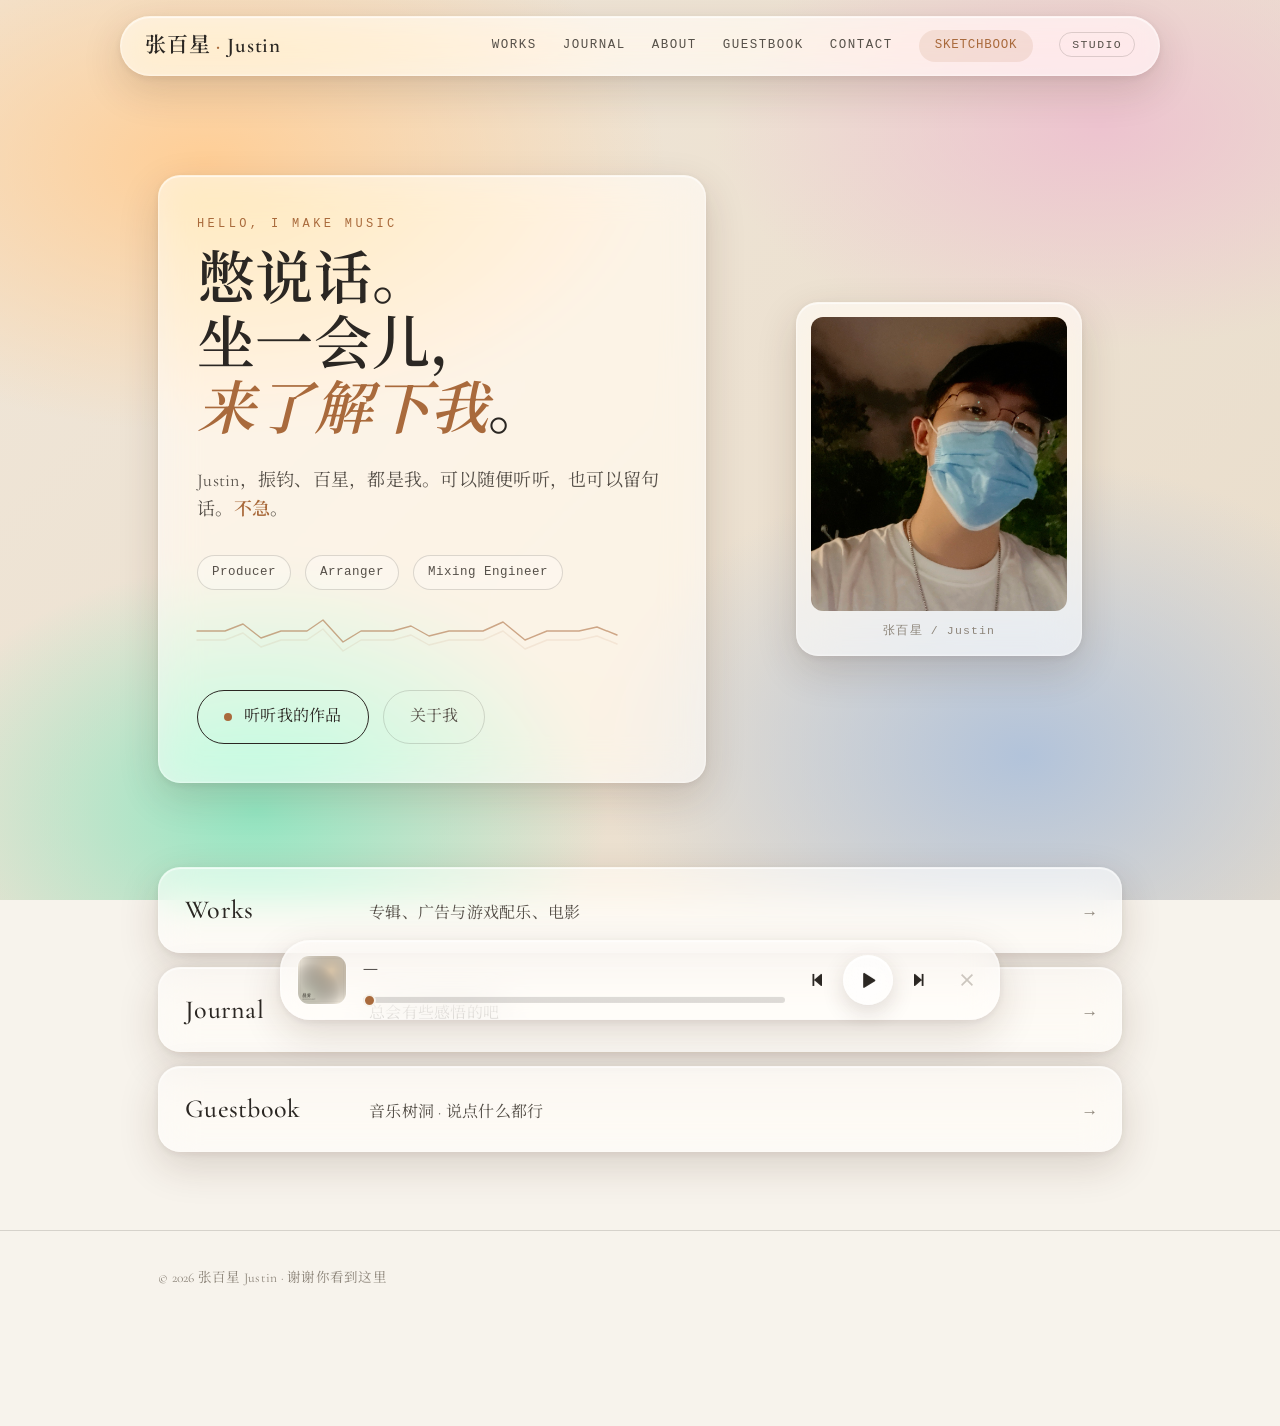
==== index.html @ 3b6315cf "修复:手机端 hero 收单列 + 歌词面板纵向布局可独立滚动并居中(css/site.css?v=27) - @media≤880px: .hero-grid 收为单列,头像居中放到文字下方 - @" ====
<!DOCTYPE html>
<html lang="zh-CN">
<head>
<meta charset="UTF-8">
<meta name="viewport" content="width=device-width, initial-scale=1.0">
<title>张百星 Justin · 音乐制作人</title>
<link rel="preconnect" href="https://fonts.googleapis.com">
<link rel="preconnect" href="https://fonts.gstatic.com" crossorigin>
<link href="https://fonts.googleapis.com/css2?family=Cormorant+Garamond:ital,wght@0,400;0,500;0,600;1,400;1,500&family=Noto+Serif+SC:wght@400;500;600;700&display=swap" rel="stylesheet">
<link rel="stylesheet" href="css/site.css?v=27">
</head>
<body class="texture-on">

<template id="__bundler_thumbnail">
  <svg viewBox="0 0 100 100" xmlns="http://www.w3.org/2000/svg">
    <rect width="100" height="100" fill="#f7f3ec"></rect>
    <circle cx="50" cy="44" r="20" fill="none" stroke="#a96a3c" stroke-width="2.5"></circle>
    <circle cx="50" cy="44" r="4" fill="#a96a3c"></circle>
    <path d="M50 24 v-7 M64 30 l5 -5 M36 30 l-5 -5" stroke="#2b2723" stroke-width="2" stroke-linecap="round"></path>
    <text x="50" y="82" font-family="Georgia, serif" font-size="13" fill="#2b2723" text-anchor="middle">Justin</text>
  </svg>
</template>

<!-- ===================== 常驻 banner / 导航 ===================== -->
<nav class="site-nav" data-screen-label="导航">
  <div class="wrap">
    <a class="nav-name" href="#/" data-nav="home">张百星 <em>·</em> Justin</a>
    <div class="nav-links">
      <a href="#/works" data-nav="works">Works</a>
      <a href="#/journal" data-nav="journal">Journal</a>
      <a href="#/about" data-nav="about">About</a>
      <a href="#/guestbook" data-nav="guestbook">Guestbook</a>
      <a href="#/contact" data-nav="contact">Contact</a>
      <a href="#/sketches" data-nav="sketches" class="nav-cta cta-soft" id="nav-sketches">Sketchbook</a>
      <button class="theme-toggle" id="theme-toggle" type="button" aria-pressed="false">Studio</button>
    </div>
  </div>
</nav>

<main>

<!-- ===================== 首页 ===================== -->
<div class="page" id="page-home" data-screen-label="首页">
  <header class="hero">
    <div class="wrap hero-grid">
      <div>
        <p class="kicker" data-text="home.hero.kicker">Hello, I make music</p>
        <h1 data-text="home.hero.title">不用说话。<br>坐一会儿，<br><em>把肩膀慢慢放下来</em>。</h1>
        <p class="hero-line" data-text="home.hero.line">我是 Justin，振钧、百星，都是我。可以随便听听，也可以留句话。<em>别急</em>。</p>
        <div class="hero-roles" data-text-list="home.hero.roles">
          <span>Producer</span><span>Arranger</span><span>Mixing Engineer</span>
        </div>
        <div class="hero-wave" aria-hidden="true">
          <svg viewBox="0 0 420 38" focusable="false">
            <polyline class="wave-ghost" points="0,19 28,19 46,12 64,26 84,19 110,19 126,8 146,30 164,19 196,19 214,14 232,24 252,19 286,19 306,10 328,28 350,19 382,19 400,15 420,23"></polyline>
            <polyline points="0,19 28,19 46,12 64,26 84,19 110,19 126,8 146,30 164,19 196,19 214,14 232,24 252,19 286,19 306,10 328,28 350,19 382,19 400,15 420,23"></polyline>
          </svg>
        </div>
        <div class="hero-ctas">
          <a class="hero-cta" href="#/works"><span class="dot"></span><span data-text="home.hero.cta1">听听我的作品</span></a>
          <a class="hero-cta ghost" href="#/about" data-text="home.hero.cta2">关于我</a>
        </div>
      </div>
      <figure class="portrait-frame">
        <img class="portrait-img ph-portrait" src="portrait.jpg?v=26" alt="张百星 / Justin" loading="lazy">
        <figcaption data-text="home.portrait.caption">张百星 / Justin</figcaption>
      </figure>
    </div>
  </header>
  <section class="home-strip">
    <div class="wrap">
      <a class="strip-link" href="#/works">
        <span class="strip-en">Works</span>
        <span class="strip-cn" data-text="home.strip.works">专辑、广告与游戏配乐、电影</span>
        <span class="strip-arrow">→</span>
      </a>
      <a class="strip-link" href="#/journal">
        <span class="strip-en">Journal</span>
        <span class="strip-cn" data-text="home.strip.journal">生活，和一些没写进歌里的话</span>
        <span class="strip-arrow">→</span>
      </a>
      <a class="strip-link" href="#/guestbook">
        <span class="strip-en">Guestbook</span>
        <span class="strip-cn" data-text="home.strip.guestbook">音乐树洞 · 说点什么都行</span>
        <span class="strip-arrow">→</span>
      </a>
    </div>
  </section>
</div>

<!-- ===================== 作品 ===================== -->
<div class="page" id="page-works" hidden data-screen-label="作品">
  <div class="page-head">
    <div class="wrap">
      <p class="kicker" data-text="works.kicker">Works</p>
      <h1 class="page-title" data-text="works.title">作品</h1>
      <p class="page-sub" data-text="works.sub">专辑、广告配乐、游戏配乐可以直接听；电影部分只放海报与一段文字。</p>
    </div>
  </div>
  <div class="wrap">
    <div id="works-cats"></div>

    <!-- 管理面板:页脚点「管理」后出现 -->
    <div class="admin-panel" id="admin-panel">
      <h3>上架 / 管理作品</h3>
      <p class="admin-note">封面是每条作品的必填项；专辑/广告/游戏还需要音频文件，电影类可只放封面。改动会先存成<strong>本地草稿</strong>（只有你自己看得到），确认无误后点下方<strong>「发布到线上」</strong>一次性提交，约 1 分钟后所有人可见。</p>

      <!-- 发布栏:未发布改动 + 一键发布 + Token 设置 -->
      <div class="admin-publish" id="admin-publish-bar">
        <div class="ap-row">
          <span class="ap-count" id="admin-changecount">没有未发布的改动</span>
          <button type="button" id="admin-publish-btn" disabled>发布到线上</button>
          <button type="button" class="ap-link" id="admin-token-toggle">设置 Token</button>
          <button type="button" class="ap-link" id="admin-uptoken-toggle">设置上传密码</button>
        </div>
        <p class="admin-status" id="admin-publish-status"></p>
        <div class="ap-token" id="admin-token-box" hidden>
          <p class="ap-hint">在 GitHub 生成一个 Fine-grained Token（仅授权本仓库 Contents: Read and write），粘贴到这里。它只存在你的浏览器里。</p>
          <div class="ap-row">
            <input type="password" id="admin-token" placeholder="github_pat_..." autocomplete="off">
            <button type="button" id="admin-token-save">保存并测试</button>
            <button type="button" class="ap-link" id="admin-token-clear">清除</button>
          </div>
          <p class="admin-status" id="admin-token-status"></p>
        </div>
        <div class="ap-token" id="admin-uptoken-box" hidden>
          <p class="ap-hint">音频上传密码（部署 Worker 时设的 UPLOAD_TOKEN），用于把音频传到 R2。只存在你的浏览器里。</p>
          <div class="ap-row">
            <input type="password" id="admin-uptoken" placeholder="上传密码" autocomplete="off">
            <button type="button" id="admin-uptoken-save">保存</button>
            <button type="button" class="ap-link" id="admin-uptoken-clear">清除</button>
          </div>
          <p class="admin-status" id="admin-uptoken-status"></p>
        </div>
      </div>

      <form class="admin-form" id="admin-form">
        <label>分类
          <select id="af-cat">
            <option value="album">专辑</option>
            <option value="ad">广告配乐</option>
            <option value="game">游戏配乐</option>
            <option value="sketch">随手录 / demo</option>
            <option value="film">电影(只放封面)</option>
          </select>
        </label>
        <label>年份(可选)
          <input type="text" id="af-year" placeholder="2026" autocomplete="off">
        </label>
        <label>作品标题
          <input type="text" id="af-title" placeholder="比如:夏夜的风" autocomplete="off">
        </label>
        <label>英文名(可选)
          <input type="text" id="af-en" placeholder="Summer Night Breeze" autocomplete="off">
        </label>
        <label>角色 / 标签(可选)
          <input type="text" id="af-role" placeholder="制作 / 编曲 / 混音" autocomplete="off">
        </label>
        <label id="af-audio-label">
          <span class="lbl">音频文件 (mp3 / wav / m4a)</span>
          <input type="file" id="af-audio" accept="audio/*">
        </label>
        <label class="full" id="af-video-label" hidden>视频链接（B站 / YouTube / 小红书 / 抖音 / 视频号）
          <input type="text" id="af-video" placeholder="粘贴链接：B站 / YouTube 站内直接播放，小红书 / 抖音 / 视频号显示跳转按钮" autocomplete="off">
        </label>
        <label class="full" id="af-videofile-label" hidden>
          <span class="lbl">或上传视频文件 (mp4 / webm · 文件大，建议先压到几十 MB)</span>
          <input type="file" id="af-videofile" accept="video/*">
        </label>
        <label class="full">一段介绍(可选)
          <input type="text" id="af-desc" placeholder="写在这首歌 / 这部片子发生的时刻" autocomplete="off">
        </label>
        <label class="full">制作名单(可选,一行一条,如「词：张三」「混音：李四」)
          <textarea id="af-credits" rows="3" placeholder="词：xxx&#10;曲：xxx&#10;编曲 / 制作：xxx&#10;混音 / 母带：xxx" autocomplete="off"></textarea>
        </label>
        <label class="full">歌词(可选,带 [00:12.30] 时间轴=跟唱滚动;纯文本=静态展示)
          <textarea id="af-lyrics" rows="5" placeholder="[00:00.00] 第一句&#10;[00:04.20] 第二句&#10;…（或直接粘纯歌词，不带时间）" autocomplete="off"></textarea>
        </label>
        <label class="full" id="af-cover-label">
          <span class="lbl">封面 (jpg / png)</span>
          <input type="file" id="af-cover" accept="image/*">
        </label>
        <button type="submit">加入草稿</button>
      </form>
      <p class="admin-status" id="admin-status"></p>
      <p class="admin-orderhint">拖动每行左侧的 <b>⠿</b> 调整展示顺序 —— 改动先存为本地草稿、即时预览，点上方「发布到线上」后对所有人生效。</p>
      <div class="admin-tracklist" id="admin-tracklist"></div>

      <!-- 光影图廊管理:上传风景 / 工作照 -->
      <div class="admin-gallery-section">
        <h3>光影图廊（Gallery）</h3>
        <p class="admin-note">上传一张风景或工作照，配一行字（点开大图时显示）。和作品一样先存<strong>本地草稿</strong>，确认后一起点上方<strong>「发布到线上」</strong>。</p>
        <form class="admin-form" id="gallery-form">
          <label class="full" id="gf-img-label">
            <span class="lbl">照片 (jpg / png)</span>
            <input type="file" id="gf-img" accept="image/*">
          </label>
          <label class="full">配一行字(可选)
            <input type="text" id="gf-cap" placeholder="点开这张图时显示的一句话" autocomplete="off">
          </label>
          <button type="submit">加入草稿</button>
        </form>
        <p class="admin-status" id="gallery-status"></p>
        <div class="admin-tracklist" id="admin-gallerylist"></div>
      </div>

      <!-- 随笔管理:增删改 Journal 那几篇 -->
      <div class="admin-journal-section">
        <h3>随笔（Journal）</h3>
        <p class="admin-note">写一篇随笔（日期 + 标题 + 正文）。和作品一样先存<strong>本地草稿</strong>，确认后一起点上方<strong>「发布到线上」</strong>。默认那几篇可「下架」。</p>
        <form class="admin-form" id="journal-form">
          <label>日期(可选)
            <input type="text" id="jf-date" placeholder="2026.05.28" autocomplete="off">
          </label>
          <label class="full">标题
            <input type="text" id="jf-title" placeholder="给这篇随笔起个小标题" autocomplete="off">
          </label>
          <label class="full">正文
            <textarea id="jf-body" rows="4" placeholder="想说的话…" autocomplete="off"></textarea>
          </label>
          <button type="submit">加入草稿</button>
        </form>
        <p class="admin-status" id="journal-status"></p>
        <div class="admin-tracklist" id="admin-journallist"></div>
      </div>

      <!-- 站点文案管理:首页 / 关于 / 联系等页面的固定文字 -->
      <div class="admin-text-section" id="admin-text-section">
        <h3>站点文案（首页 / 关于 / 联系 …）</h3>
        <p class="admin-note">改这里的文字会<strong>即时预览</strong>；和作品一样先存<strong>本地草稿</strong>，确认后点上方<strong>「发布到线上」</strong>一起生效。标了「富文本」的框可用 <code>*斜体*</code>、<code>**加粗**</code>、换行。</p>
        <div class="atext-toolbar">
          <button type="button" id="admin-text-reset">撤销本次文案改动</button>
        </div>
        <div id="admin-text-fields"></div>
        <p class="admin-status" id="admin-text-status"></p>
      </div>
    </div>
  </div>
</div>

<!-- ===================== 随手录 (独立页面) ===================== -->
<div class="page" id="page-sketches" hidden data-screen-label="随手录">
  <div class="page-head">
    <div class="wrap">
      <p class="kicker" id="sketches-kicker" data-text="sketches.kicker">Sketchbook</p>
      <h1 class="page-title" id="sketches-title" data-text="sketches.title">灵感草稿</h1>
      <p class="page-sub" id="sketches-intro" data-text="sketches.intro">最近的翻唱、路上哼出来的动机、来不及做完的奇思妙想。不是成品,只是不想让它们安静地消失。</p>
    </div>
  </div>
  <div class="wrap">
    <div id="sketch-strip" class="on-page"></div>
  </div>
</div>

<!-- ===================== 随笔 ===================== -->
<div class="page" id="page-journal" hidden data-screen-label="随笔">
  <div class="page-head">
    <div class="wrap">
      <p class="kicker" data-text="journal.kicker">Journal</p>
      <h1 class="page-title" data-text="journal.title">生活，和一些没写进歌里的话</h1>
      <p class="page-sub" data-text="journal.sub">不定期更新的小随笔。想改、想加,直接编辑这一段的文字就好。</p>
    </div>
  </div>
  <div class="wrap">
    <div class="writing-list" id="writing-list"></div>

    <!-- 子模块:光影图廊 -->
    <section class="gallery-block" aria-label="光影">
      <div class="gallery-head">
        <p class="kicker" data-text="gallery.kicker">Gallery</p>
        <h2 class="gallery-title" data-text="gallery.title">光影</h2>
        <p class="gallery-sub" data-text="gallery.sub">一些我觉得好看的风景和工作照。点开任意一张,有一行字。</p>
      </div>
      <div class="gallery-grid" id="gallery-grid"></div>
    </section>
  </div>
</div>

<!-- ===================== 分类详情(查看更多) ===================== -->
<div class="page" id="page-catdetail" hidden data-screen-label="分类详情">
  <div class="page-head">
    <div class="wrap" id="catdetail-head"></div>
  </div>
  <div class="wrap">
    <div id="catdetail-strip"></div>
  </div>
</div>

<!-- ===================== 关于 ===================== -->
<div class="page" id="page-about" hidden data-screen-label="关于">
  <div class="page-head">
    <div class="wrap">
      <p class="kicker" data-text="about.kicker">About</p>
      <h1 class="page-title" data-text="about.title">关于我</h1>
      <p class="page-sub" data-text="about.sub">一个在公司上班的音乐人。</p>
    </div>
  </div>
  <div class="wrap">
    <div class="about-grid">
      <figure class="portrait-frame" style="transform: rotate(-1deg);">
        <img class="portrait-img ph-about" src="portrait.jpg?v=26" alt="工作室的某个下午" loading="lazy">
        <figcaption data-text="about.portrait.caption">工作室的某个下午</figcaption>
      </figure>
      <div class="about-text">
        <p data-text="about.p1"><strong>张百星（Justin）</strong>，音乐人，制作人。白天在公司做音频相关的工作，是同事眼里「管声音的人」；下班以后继续做音乐，是自己。</p>
        <p data-text="about.p2">主要做<strong>编曲、制作和混音</strong>。华语流行、配乐、Ballad——不算固定，也许你可以和我聊聊你喜欢啥？</p>
        <p data-text="about.p3">如果你有一首写到一半的歌、一段不知道怎么处理的旋律，或者只是想找人聊聊音乐，都欢迎来找我。我回消息可能慢，但一定会回。</p>
        <dl class="about-facts">
          <div class="about-fact"><dt data-text="about.fact1.dt">角色</dt><dd data-text="about.fact1.dd">制作人 / 编曲 / 混音工程师</dd></div>
          <div class="about-fact"><dt data-text="about.fact2.dt">常驻</dt><dd data-text="about.fact2.dd">中国 · 深圳</dd></div>
          <div class="about-fact"><dt data-text="about.fact3.dt">合作方式</dt><dd data-text="about.fact3.dd">远程为主,可约线下;先聊歌,再聊别的</dd></div>
          <div class="about-fact"><dt data-text="about.fact4.dt">最近在做</dt><dd data-text="about.fact4.dd">夏日企划</dd></div>
        </dl>
      </div>
    </div>
  </div>
</div>

<!-- ===================== 留言板 ===================== -->
<div class="page" id="page-guestbook" hidden data-screen-label="留言板">
  <div class="page-head">
    <div class="wrap">
      <p class="kicker" data-text="guestbook.kicker">Guestbook</p>
      <h1 class="page-title" data-text="guestbook.title">留言板</h1>
      <p class="page-sub" data-text="guestbook.sub">路过的话，留个名字、说句话吧。</p>
    </div>
  </div>
  <div class="wrap">
    <div class="gb-grid">
      <form class="gb-form" id="gb-form">
        <label for="gb-name">你的名字</label>
        <input type="text" id="gb-name" placeholder="随便起一个也行" autocomplete="off">
        <label for="gb-text">想说的话</label>
        <textarea id="gb-text" rows="4" placeholder="听完歌的感受、想合作的歌、或者今天的天气…"></textarea>
        <button type="submit">留下这句话</button>
        <p class="gb-hint">※ 留言会公开显示，所有访客都能看到。请友善发言。</p>
      </form>
      <div class="gb-list" id="gb-list"></div>
    </div>
  </div>
</div>

<!-- ===================== 联系 ===================== -->
<div class="page" id="page-contact" hidden data-screen-label="联系">
  <div class="page-head">
    <div class="wrap">
      <p class="kicker" data-text="contact.kicker">Contact</p>
      <h1 class="page-title" data-text="contact.title">找到我</h1>
      <p class="page-sub" data-text="contact.sub">关于合作、关于歌，或者只是打个招呼。</p>
    </div>
  </div>
  <div class="wrap">
    <div class="contact-grid">
      <div class="contact-card">
        <h3 data-text="contact.email.label">Email</h3>
        <p><a href="mailto:hello@justinzhang.example" data-text="contact.email.value" data-href-key="contact.email.value" data-href-prefix="mailto:">hello@justinzhang.example</a>
        <span class="sub" data-text="contact.email.sub">最稳妥的方式,24–48 小时内回复</span></p>
      </div>
      <div class="contact-card">
        <h3 data-text="contact.wechat.label">微信</h3>
        <p><span data-text="contact.wechat.value">justin_bx(改成你的)</span>
        <span class="sub" data-text="contact.wechat.sub">加好友时备注「音乐」会更快通过</span></p>
      </div>
      <div class="contact-card">
        <h3 data-text="contact.listen.label">听我的歌</h3>
        <p><a href="#/works" data-text="contact.listen.text" data-href-key="contact.listen.url">网易云音乐 · 待填链接</a>
        <span class="sub" data-text="contact.listen.sub">也可以换成 QQ 音乐 / B 站 / 小红书</span></p>
      </div>
    </div>
  </div>
</div>

</main>

<!-- ===================== 页脚 ===================== -->
<footer data-screen-label="页脚">
  <div class="wrap">
    <span class="foot-copy" data-text="footer.copy">© 2026 张百星 Justin · 谢谢你听到这里</span>
    <button class="admin-link" id="admin-toggle" type="button" hidden>⚙ 管理</button>
  </div>
</footer>

<!-- ===================== 常驻播放条 ===================== -->
<div class="player-bar" id="player-bar" data-screen-label="播放器">
  <div class="player-inner">
    <img class="pb-cover" id="pb-cover" src="covers/morning-mist.png" alt="正在播放的封面">
    <div class="pb-controls">
      <button class="pb-btn" id="pb-prev" type="button" aria-label="上一首"><svg viewBox="0 0 16 16"><path d="M3.5 2h1.8v12H3.5zM13 2.6v10.8c0 .5-.6.8-1 .5L5.6 8.5a.6.6 0 0 1 0-1L12 2.1c.4-.3 1 0 1 .5z"></path></svg></button>
      <button class="pb-btn pb-play" id="pb-play" type="button" aria-label="播放/暂停"><svg viewBox="0 0 16 16"><path d="M3 1.7v12.6c0 .6.6.9 1.1.6l10-6.3c.5-.3.5-1 0-1.3l-10-6.3C3.6.8 3 1.1 3 1.7z"></path></svg></button>
      <button class="pb-btn" id="pb-next" type="button" aria-label="下一首"><svg viewBox="0 0 16 16"><path d="M10.7 2h1.8v12h-1.8zM3 2.6v10.8c0 .5.6.8 1 .5l6.4-5.4a.6.6 0 0 0 0-1L4 2.1c-.4-.3-1 0-1 .5z"></path></svg></button>
    </div>
    <div class="pb-main">
      <div class="pb-title-row">
        <span class="pb-title" id="pb-title">—</span>
        <span class="pb-eq" aria-hidden="true"><i></i><i></i><i></i></span>
        <span class="pb-time" id="pb-time">0:00 / 0:00</span>
      </div>
      <input class="pb-seek" id="pb-seek" type="range" min="0" max="100" value="0" step="0.1" aria-label="播放进度">
    </div>
    <button class="pb-btn pb-close" id="pb-close" type="button" aria-label="关闭播放器"><svg viewBox="0 0 16 16"><path d="M3.2 2 8 6.8 12.8 2 14 3.2 9.2 8l4.8 4.8-1.2 1.2L8 9.2 3.2 14 2 12.8 6.8 8 2 3.2z"></path></svg></button>
  </div>
</div>

<!-- ===================== 脚本 ===================== -->
<script src="js/media.js?v=26"></script>
<script src="js/data.js?v=26"></script>
<script src="js/published.js?v=26"></script>
<script src="js/sitetext.js?v=26"></script>
<script src="js/library.js?v=26"></script>
<script src="js/publish.js?v=26"></script>
<script src="js/supabase.js?v=26"></script>
<script src="js/comments.js?v=26"></script>
<script src="js/player.js?v=26"></script>
<script src="js/lyrics.js?v=26"></script>
<script src="js/imgedit.js?v=26"></script>
<script src="js/admin.js?v=26"></script>
<script src="js/guestbook.js?v=26"></script>
<script src="js/gallery.js?v=26"></script>
<script src="js/journal.js?v=26"></script>
<script src="js/router.js?v=26"></script>
<script src="js/theme.js?v=26"></script>

</body>
</html>
---- css/site.css ----
/* ============================================================
   张百星 · Personal site stylesheet
   配色与字体都走 CSS 变量，想改直接改 :root 即可
   ============================================================ */

:root {
  --paper: #f7f3ec;            /* 背景 · 暖米白 */
  --paper-deep: #efe9de;       /* 稍深一层的纸色，用于分隔区块 */
  --ink: #2b2723;              /* 正文墨色 */
  --ink-soft: #565049;         /* 次级文字 */
  --muted: #8d857a;            /* 弱化文字 / 日期 */
  --accent: #a96a3c;                    /* 点缀色 · 落日橘 */
  --accent-soft: rgba(169, 106, 60, 0.12);
  --rule: rgba(43, 39, 35, 0.16);       /* 细分隔线 */
  --card: rgba(255, 253, 248, 0.72);

  --font-cjk: "Noto Serif SC", "Songti SC", "SimSun", serif;  /* 中文字体 · 思源宋体 */
  --font-display: "Cormorant Garamond", var(--font-cjk), Georgia, serif;
  --font-serif: "Cormorant Garamond", var(--font-cjk), Georgia, serif;
  --font-mono: ui-monospace, "SF Mono", "Cascadia Mono", Menlo, monospace;

  --maxw: 1020px;
  --player-h: 84px;
}

* { box-sizing: border-box; }
html { scroll-behavior: smooth; }

body {
  margin: 0;
  background: var(--paper);
  color: var(--ink);
  font-family: var(--font-serif);
  font-size: 17px;
  line-height: 1.72;
  letter-spacing: 0.015em;
  text-rendering: optimizeLegibility;
  padding-bottom: calc(var(--player-h) + 24px);
}
body.texture-on {
  background-image:
    radial-gradient(rgba(120, 100, 70, 0.05) 1px, transparent 1px);
  background-size: 5px 5px;
}
body.theme-dark {
  --paper-deep: #221d18;
  --ink: #ece5d8;
  --ink-soft: #b8af9f;
  --muted: #8a8175;
  --rule: rgba(236, 229, 216, 0.16);
  --card: rgba(255, 253, 248, 0.04);
}
body.theme-dark.texture-on {
  background-image:
    radial-gradient(rgba(236, 229, 216, 0.04) 1px, transparent 1px);
}

::selection { background: var(--accent-soft); }

a { color: inherit; text-decoration-color: var(--rule); text-underline-offset: 4px; }
a:hover { text-decoration-color: var(--accent); color: var(--accent); }

img { max-width: 100%; display: block; }

.wrap { max-width: var(--maxw); margin: 0 auto; padding: 0 28px; }

/* ---------- small labels ---------- */
.kicker {
  font-family: var(--font-mono);
  font-size: 12px;
  letter-spacing: 0.28em;
  text-transform: uppercase;
  color: var(--accent);
  margin: 0 0 14px;
}
.section-title {
  font-family: var(--font-display);
  font-weight: 500;
  font-size: clamp(30px, 4.4vw, 44px);
  line-height: 1.25;
  margin: 0 0 8px;
}
.section-sub { color: var(--muted); font-size: 15px; margin: 0 0 40px; }

/* ---------- nav ---------- */
.site-nav {
  position: sticky; top: 0; z-index: 60;
  background: color-mix(in srgb, var(--paper) 88%, transparent);
  backdrop-filter: blur(10px);
  border-bottom: 1px solid var(--rule);
}
.site-nav .wrap {
  display: flex; align-items: baseline; justify-content: space-between;
  gap: 18px; padding-top: 16px; padding-bottom: 16px;
}
.nav-name {
  font-family: var(--font-display);
  font-size: 21px; font-weight: 600; letter-spacing: 0.04em;
  text-decoration: none; white-space: nowrap;
}
.nav-name:hover { color: var(--ink); }
.nav-name em { font-style: normal; color: var(--accent); }
.nav-links { display: flex; gap: 26px; flex-wrap: wrap; align-items: baseline; }
.nav-links a {
  font-family: var(--font-mono); text-transform: uppercase;
  font-size: 12.5px; text-decoration: none; color: var(--ink-soft);
  letter-spacing: 0.12em;
}
.nav-links a:hover { color: var(--accent); }
.nav-links a.is-active { color: var(--ink); }
.nav-links a.is-active::after {
  content: ""; display: block; height: 1px; background: var(--accent);
  margin-top: 3px;
}
.theme-toggle {
  font-family: var(--font-mono); font-size: 11.5px; letter-spacing: 0.12em;
  text-transform: uppercase; color: var(--ink-soft);
  background: transparent; border: 1px solid var(--rule);
  border-radius: 999px; padding: 5px 12px; cursor: pointer;
  transition: all 0.22s ease;
}
.theme-toggle:hover { color: var(--accent); border-color: var(--accent); }
.theme-toggle[aria-pressed="true"] {
  color: var(--paper);
  background: var(--ink);
  border-color: var(--ink);
}
/* 「灵感草稿」入口 · 与其它导航项同一水平线对齐
   用 inline-block + baseline,按钮内文字与左边各项文字对齐 */
.nav-links a.nav-cta {
  display: inline-block; transition: all 0.22s ease; letter-spacing: 0.06em;
}
.nav-links a.nav-cta.is-active::after { display: none; }

/* 样式 A · 描边药丸(默认备选) */
.nav-cta.cta-outline {
  border: 1px solid var(--rule); border-radius: 999px; padding: 5px 16px;
  color: var(--ink-soft);
}
.nav-cta.cta-outline:hover { border-color: var(--accent); color: var(--accent); }
.nav-cta.cta-outline.is-active { border-color: var(--accent); color: var(--accent); }

/* 样式 B · 淡色填充 */
.nav-cta.cta-soft {
  border-radius: 999px; padding: 5px 16px;
  background: var(--accent-soft); color: var(--accent);
}
.nav-cta.cta-soft:hover { background: color-mix(in srgb, var(--accent) 20%, transparent); }
.nav-cta.cta-soft.is-active { background: color-mix(in srgb, var(--accent) 20%, transparent); }

/* 样式 C · 下划线文字(最简洁) */
.nav-cta.cta-underline {
  color: var(--accent);
  text-decoration: underline; text-decoration-thickness: 1px;
  text-underline-offset: 6px; text-decoration-color: color-mix(in srgb, var(--accent) 55%, transparent);
}
.nav-cta.cta-underline:hover { text-decoration-color: var(--accent); }
.nav-cta.cta-underline.is-active { text-decoration-color: var(--accent); font-weight: 600; }

/* 样式 D · 方括号 */
.nav-cta.cta-bracket { color: var(--accent); }
.nav-cta.cta-bracket::before { content: "［"; opacity: 0.6; }
.nav-cta.cta-bracket::after { content: "］"; opacity: 0.6; }
.nav-cta.cta-bracket:hover { color: var(--ink); }
.nav-cta.cta-bracket.is-active { font-weight: 600; }

/* ---------- hero ---------- */
.hero { padding: clamp(64px, 11vh, 120px) 0 72px; }
.hero-grid {
  display: grid; grid-template-columns: 1.25fr 0.75fr;
  gap: 56px; align-items: center;
}
.hero h1 {
  font-family: var(--font-display);
  font-weight: 500;
  font-size: clamp(40px, 6.2vw, 68px);
  line-height: 1.22;
  margin: 0 0 26px;
  text-wrap: pretty;
}
.hero h1 em { font-style: italic; color: var(--accent); }
.hero-line { font-size: 18px; line-height: 1.65; color: var(--ink-soft); max-width: 34em; margin: 0 0 30px; text-wrap: pretty; }
.hero-line em { font-style: normal; color: var(--accent); font-weight: 600; letter-spacing: 0.02em; }
.hero-roles {
  display: flex; gap: 14px; flex-wrap: wrap; align-items: center;
  font-family: var(--font-mono); font-size: 12.5px;
  letter-spacing: 0.18em; color: var(--muted); text-transform: uppercase;
}
.hero-roles span::after { content: "·"; margin-left: 14px; color: var(--rule); }
.hero-roles span:last-child::after { content: ""; }
.hero-wave {
  width: min(420px, 100%);
  height: 38px;
  margin: 22px 0 0;
  color: var(--accent);
  opacity: 0.56;
}
.hero-wave svg { width: 100%; height: 100%; display: block; overflow: visible; }
.hero-wave polyline {
  fill: none;
  stroke: currentColor;
  stroke-width: 1.4;
  stroke-linecap: round;
  stroke-linejoin: round;
  vector-effect: non-scaling-stroke;
}
.hero-wave .wave-ghost {
  opacity: 0.18;
  transform: translateY(9px);
}
.hero-ctas { margin-top: 40px; display: flex; gap: 14px; flex-wrap: wrap; }
.hero-cta {
  display: inline-flex; align-items: center; gap: 12px;
  font-size: 16px; text-decoration: none;
  border: 1px solid var(--ink); border-radius: 999px;
  padding: 12px 26px; transition: all 0.25s ease;
}
.hero-cta:hover { background: var(--ink); color: var(--paper); border-color: var(--ink); }
.hero-cta .dot { width: 8px; height: 8px; border-radius: 50%; background: var(--accent); }
.hero-cta.ghost { border-color: var(--rule); color: var(--ink-soft); }
.hero-cta.ghost:hover { background: none; color: var(--accent); border-color: var(--accent); }

.portrait-frame {
  border: 1px solid var(--rule); padding: 12px; background: var(--card);
  transform: rotate(1.2deg);
}
.portrait-frame figcaption {
  font-family: var(--font-mono); font-size: 11.5px; color: var(--muted);
  letter-spacing: 0.1em; padding-top: 10px; text-align: center;
}

.ph {
  /* striped placeholder for images you'll replace */
  background: repeating-linear-gradient(
    -45deg, rgba(141, 133, 122, 0.10), rgba(141, 133, 122, 0.10) 10px,
    rgba(141, 133, 122, 0.02) 10px, rgba(141, 133, 122, 0.02) 20px);
  border: 1px dashed var(--rule);
  display: grid; place-items: center;
  color: var(--muted); font-family: var(--font-mono);
  font-size: 12px; letter-spacing: 0.12em;
}
.ph-portrait { aspect-ratio: 4 / 5; width: 100%; }
.ph-about { aspect-ratio: 1 / 1; width: 100%; }
.portrait-img { display: block; object-fit: cover; object-position: center 25%; }

/* ---------- sections ---------- */
section { padding: 76px 0; }
section + section { border-top: 1px solid var(--rule); }
.section-deep { background: var(--paper-deep); }

/* ---------- home: sketches (随手录) ---------- */
.sketch-section { border-top: 1px solid var(--rule); padding: 46px 0 40px; }
.sketch-head { margin-bottom: 24px; }
.sketch-section-title {
  font-family: var(--font-display); font-weight: 500;
  font-size: clamp(26px, 3.4vw, 34px); margin: 4px 0 8px;
}
.sketch-section-intro { color: var(--ink-soft); font-size: 15.5px; margin: 0; max-width: 42em; text-wrap: pretty; }

.sketch-track {
  display: flex; gap: 18px; overflow-x: auto; padding: 4px 2px 14px;
  scroll-snap-type: x proximity; -webkit-overflow-scrolling: touch;
  scrollbar-width: thin; scrollbar-color: var(--rule) transparent;
}
.sketch-track::-webkit-scrollbar { height: 6px; }
.sketch-track::-webkit-scrollbar-thumb { background: var(--rule); border-radius: 3px; }
.sketch-card {
  flex: 0 0 248px; scroll-snap-align: start; cursor: pointer;
  background: var(--card); border: 1px solid var(--rule);
  padding: 14px; display: grid; grid-template-columns: 64px 1fr; gap: 14px;
  align-items: center; transition: border-color 0.2s ease, transform 0.2s ease;
}
.sketch-card:hover { border-color: var(--accent); transform: translateY(-2px); }
.sketch-card.is-current { border-color: var(--accent); }
.sketch-thumb {
  position: relative; width: 64px; height: 64px; overflow: hidden;
  border: 1px solid var(--rule); background: var(--paper-deep);
  display: grid; place-items: center;
}
.sketch-thumb img { width: 100%; height: 100%; object-fit: cover; }
.sketch-glyph { color: var(--muted); }
.sketch-glyph svg { width: 22px; height: 22px; fill: currentColor; }
.sketch-play {
  position: absolute; inset: 0; margin: auto;
  width: 30px; height: 30px; border-radius: 50%; cursor: pointer;
  background: color-mix(in srgb, var(--paper) 80%, transparent);
  border: 1px solid var(--rule); display: grid; place-items: center;
  opacity: 0; transition: opacity 0.2s ease; padding: 0;
}
.sketch-thumb:hover .sketch-play,
.sketch-card.is-current .sketch-play { opacity: 1; }
.sketch-play svg { width: 11px; height: 11px; fill: var(--ink); margin-left: 1px; }
.sketch-card.is-current .sketch-play { background: var(--accent); border-color: var(--accent); }
.sketch-card.is-current .sketch-play svg { fill: #fff; margin-left: 0; }
.sketch-info { min-width: 0; }
.sketch-en { font-family: var(--font-display); font-style: italic; font-size: 13.5px; color: var(--muted); margin: 0; }
.sketch-title { font-size: 16px; font-weight: 600; margin: 1px 0 4px; }
.sketch-card.is-current .sketch-title { color: var(--accent); }
.sketch-desc {
  font-size: 13px; color: var(--ink-soft); line-height: 1.6; margin: 0;
  display: -webkit-box; -webkit-line-clamp: 2; -webkit-box-orient: vertical; overflow: hidden;
}
.sketch-empty { color: var(--muted); font-size: 14.5px; border: 1px dashed var(--rule); padding: 24px; }

/* 独立页面上的随手录:卡片换行成网格,不再横向滚动 */
.on-page .sketch-track {
  flex-wrap: wrap; overflow: visible; padding: 4px 0 0;
}
.on-page .sketch-card { flex: 0 1 300px; }
@media (max-width: 680px) {
  .on-page .sketch-card { flex: 1 1 100%; }
}

/* ---------- home quick links ---------- */
.home-strip { border-top: 1px solid var(--rule); padding: 4px 0 40px; }
.home-strip .wrap { padding-top: 8px; padding-bottom: 8px; }
.strip-link {
  display: grid; grid-template-columns: 160px 1fr auto; align-items: baseline; gap: 24px;
  padding: 26px 6px; border-bottom: 1px solid var(--rule);
  text-decoration: none; transition: padding 0.25s ease, color 0.25s ease;
}
.strip-link:last-child { border-bottom: none; }
.strip-link:hover { padding-left: 18px; color: var(--accent); }
.strip-en { font-family: var(--font-display); font-size: 26px; font-weight: 500; }
.strip-cn { color: var(--ink-soft); font-size: 16px; }
.strip-arrow { font-family: var(--font-mono); color: var(--muted); transition: transform 0.25s ease; }
.strip-link:hover .strip-arrow { transform: translateX(6px); color: var(--accent); }

/* ---------- page heads (multi-page) ---------- */
.page { padding-bottom: 30px; }
.page-head { padding: clamp(48px, 8vh, 86px) 0 18px; }
.page-title {
  font-family: var(--font-display); font-weight: 500;
  font-size: clamp(34px, 5vw, 54px); line-height: 1.2; margin: 6px 0 10px;
}
.page-sub { color: var(--muted); font-size: 16px; margin: 0 0 8px; max-width: 44em; }

/* ---------- works (categorized editorial layout) ---------- */
.work-cat { padding: 40px 0 8px; }
.work-cat + .work-cat { border-top: 1px solid var(--rule); margin-top: 16px; }
.work-cat-head { margin-bottom: 30px; }
.work-cat-title {
  font-family: var(--font-display); font-weight: 500;
  font-size: clamp(26px, 3.4vw, 36px); margin: 4px 0 10px;
}
.work-cat-intro { color: var(--ink-soft); font-size: 16px; margin: 0; max-width: 46em; text-wrap: pretty; }

.work-list { display: grid; gap: 30px; }
.work-item {
  display: grid; grid-template-columns: 210px 1fr; gap: 32px; align-items: start;
  padding-bottom: 30px; border-bottom: 1px solid var(--rule);
}
.work-list .work-item:last-child { border-bottom: none; padding-bottom: 0; }
.work-cover {
  position: relative; aspect-ratio: 1 / 1; overflow: hidden;
  border: 1px solid var(--rule); background: var(--paper-deep);
}
.work-cover img { width: 100%; height: 100%; object-fit: cover; transition: transform 0.5s ease; }
.work-item:hover .work-cover img { transform: scale(1.03); }
.work-play {
  position: absolute; right: 12px; bottom: 12px;
  width: 46px; height: 46px; border-radius: 50%; cursor: pointer;
  background: color-mix(in srgb, var(--paper) 92%, transparent);
  border: 1px solid var(--rule); display: grid; place-items: center;
  transition: all 0.25s ease; padding: 0;
}
.work-play svg { width: 15px; height: 15px; fill: var(--ink); margin-left: 2px; }
.work-item:hover .work-play { background: var(--accent); border-color: var(--accent); }
.work-item:hover .work-play svg { fill: #fff; }
.work-item.is-current .work-play { background: var(--accent); border-color: var(--accent); }
.work-item.is-current .work-play svg { fill: #fff; margin-left: 0; }

/* 广告 / 游戏：视频呈现（封面海报 → 点开站内内嵌 / 跳转外站） */
.work-videohost { position: absolute; inset: 0; cursor: pointer; }
.work-videohost > img { width: 100%; height: 100%; object-fit: cover; }
.work-videoplay {
  position: absolute; left: 50%; top: 50%; transform: translate(-50%, -50%);
  width: 52px; height: 52px; border-radius: 50%; padding: 0; cursor: pointer;
  background: color-mix(in srgb, var(--paper) 42%, transparent);
  -webkit-backdrop-filter: blur(1.5px); backdrop-filter: blur(1.5px);
  border: 1px solid rgba(255, 255, 255, 0.35); display: grid; place-items: center;
  transition: all 0.25s ease;
}
.work-videoplay svg { width: 16px; height: 16px; fill: var(--ink); margin-left: 2px; filter: drop-shadow(0 1px 2px rgba(0,0,0,.45)); }
.work-item:hover .work-videoplay { backdrop-filter: none; -webkit-backdrop-filter: none; }
.work-item:hover .work-videoplay { background: var(--accent); border-color: var(--accent); }
.work-item:hover .work-videoplay svg { fill: #fff; }
.work-videobadge {
  position: absolute; left: 8px; bottom: 8px;
  font-size: 11px; line-height: 1; color: #fff;
  background: rgba(0, 0, 0, .55); padding: 3px 8px; border-radius: 10px;
}
.work-videolink {
  position: absolute; left: 50%; bottom: 12px; transform: translateX(-50%);
  font-size: 13px; color: #fff; text-decoration: none; white-space: nowrap;
  background: rgba(0, 0, 0, .62); padding: 7px 14px; border-radius: 20px;
  transition: background 0.2s ease;
}
.work-videolink:hover { background: var(--accent); }

/* 视频灯箱：点海报弹出的适中大窗（暗背景 + 模糊，沿用图廊灯箱观感） */
.vlightbox {
  position: fixed; inset: 0; z-index: 130;
  background: color-mix(in srgb, var(--ink) 88%, transparent);
  display: grid; place-items: center; padding: 5vh 6vw;
  backdrop-filter: blur(3px);
}
.vlightbox[hidden] { display: none; }
.vlb-frame { width: min(800px, 92vw); display: grid; gap: 14px; }
.vlb-stage {
  position: relative; width: 100%; aspect-ratio: 16 / 9; max-height: 76vh;
  background: #000; border: 1px solid rgba(255, 255, 255, 0.14);
}
.vlb-stage iframe, .vlb-stage video {
  position: absolute; inset: 0; width: 100%; height: 100%; border: 0; display: block;
}
.vlb-cap { display: flex; align-items: baseline; gap: 12px; color: rgba(255, 255, 255, 0.9); }
.vlb-title { font-family: var(--font-serif); font-size: 16px; }
.vlb-plat {
  font-family: var(--font-mono); font-size: 12px; letter-spacing: 0.08em;
  color: rgba(255, 255, 255, 0.55);
}
.vlb-close {
  position: fixed; top: 22px; right: 26px; font-size: 24px;
  background: none; border: none; cursor: pointer;
  color: rgba(255, 255, 255, 0.7); transition: color 0.2s ease;
}
.vlb-close:hover { color: #fff; }
.work-filmtag {
  position: absolute; left: 12px; bottom: 12px;
  font-family: var(--font-mono); font-size: 10px; letter-spacing: 0.14em;
  color: var(--ink-soft); background: color-mix(in srgb, var(--paper) 86%, transparent);
  border: 1px solid var(--rule); padding: 3px 8px; border-radius: 999px;
}
.work-body { padding-top: 4px; }
.work-en { font-family: var(--font-display); font-style: italic; font-size: 17px; color: var(--muted); margin: 0 0 2px; }
.work-title { font-size: 22px; font-weight: 600; margin: 0; }
.work-item.is-current .work-title { color: var(--accent); }
.work-tag {
  font-family: var(--font-mono); font-size: 10.5px; letter-spacing: 0.1em;
  color: var(--accent); border: 1px solid var(--accent-soft); background: var(--accent-soft);
  padding: 1px 7px; border-radius: 999px; margin-left: 8px; vertical-align: 3px;
}
.work-meta {
  font-family: var(--font-mono); font-size: 12.5px; letter-spacing: 0.08em;
  color: var(--ink-soft); margin: 6px 0 0; text-transform: uppercase;
}
.work-desc { color: var(--ink-soft); font-size: 16px; margin: 12px 0 0; text-wrap: pretty; max-width: 42em; }
.work-listen {
  margin-top: 16px; font-family: var(--font-serif); font-size: 14.5px;
  background: none; border: 1px solid var(--ink); color: var(--ink);
  padding: 7px 20px; border-radius: 999px; cursor: pointer; transition: all 0.2s ease; white-space: nowrap;
}
.work-listen:hover { background: var(--ink); color: var(--paper); }
.work-item.is-current .work-listen { background: var(--accent); border-color: var(--accent); color: #fff; }
.work-empty { color: var(--muted); font-size: 15px; border: 1px dashed var(--rule); padding: 30px; text-align: center; }

/* ---------- works: learn more (每类 Top3 后的入口) ---------- */
.work-more-row { display: flex; justify-content: flex-end; margin-top: 22px; }
.work-more {
  display: inline-flex; align-items: baseline; gap: 9px;
  font-size: 15px; text-decoration: none; color: var(--ink-soft);
  border-bottom: 1px solid var(--rule); padding-bottom: 4px; transition: all 0.2s ease;
}
.work-more .wm-en { font-family: var(--font-display); font-style: italic; color: var(--muted); font-size: 14px; }
.work-more:hover { color: var(--accent); border-color: var(--accent); }
.work-more:hover .wm-en { color: var(--accent); }

/* ---------- category detail (查看更多后的页面) ---------- */
.catdetail-back {
  display: inline-block; font-family: var(--font-mono); font-size: 12.5px;
  letter-spacing: 0.08em; color: var(--muted); text-decoration: none; margin-bottom: 18px;
}
.catdetail-back:hover { color: var(--accent); }

/* ---------- gallery (Journal 子模块「光影」) ---------- */
.gallery-block { margin-top: 64px; padding-top: 40px; border-top: 1px solid var(--rule); }
.gallery-head { margin-bottom: 26px; }
.gallery-title {
  font-family: var(--font-display); font-weight: 500;
  font-size: clamp(26px, 3.4vw, 34px); margin: 4px 0 8px;
}
.gallery-sub { color: var(--ink-soft); font-size: 15.5px; margin: 0; max-width: 42em; }
.gallery-grid {
  display: grid; grid-template-columns: repeat(3, 1fr); gap: 14px;
}
.gallery-cell {
  position: relative; aspect-ratio: 4 / 3; overflow: hidden; cursor: pointer;
  border: 1px solid var(--rule); background: var(--paper-deep); padding: 0;
}
.gallery-cell img { width: 100%; height: 100%; object-fit: cover; transition: transform 0.5s ease; }
.gallery-cell:hover img { transform: scale(1.04); }
.gallery-zoom {
  position: absolute; right: 10px; bottom: 10px;
  width: 30px; height: 30px; border-radius: 50%;
  background: color-mix(in srgb, var(--paper) 85%, transparent);
  border: 1px solid var(--rule); color: var(--ink);
  display: grid; place-items: center; font-size: 16px;
  opacity: 0; transform: translateY(4px); transition: all 0.22s ease;
}
.gallery-cell:hover .gallery-zoom { opacity: 1; transform: translateY(0); }
.gallery-empty { color: var(--muted); font-size: 14.5px; border: 1px dashed var(--rule); padding: 24px; grid-column: 1 / -1; }

/* lightbox */
.lightbox {
  position: fixed; inset: 0; z-index: 120;
  background: color-mix(in srgb, var(--ink) 88%, transparent);
  display: grid; place-items: center; padding: 5vh 6vw;
  backdrop-filter: blur(3px);
}
.lightbox[hidden] { display: none; }
.lb-figure { margin: 0; max-width: min(960px, 90vw); display: grid; gap: 16px; }
.lb-img {
  max-width: 100%; max-height: 76vh; object-fit: contain; justify-self: center;
  border: 1px solid rgba(255,255,255,0.14); background: #000;
}
.lb-cap { display: flex; align-items: baseline; gap: 16px; color: rgba(255,255,255,0.92); }
.lb-idx { font-family: var(--font-mono); font-size: 12px; letter-spacing: 0.1em; color: rgba(255,255,255,0.55); flex: none; }
.lb-text { font-family: var(--font-serif); font-size: 16px; line-height: 1.7; text-wrap: pretty; }
.lb-close, .lb-nav {
  position: fixed; background: none; border: none; cursor: pointer;
  color: rgba(255,255,255,0.7); transition: color 0.2s ease;
}
.lb-close:hover, .lb-nav:hover { color: #fff; }
.lb-close { top: 22px; right: 26px; font-size: 24px; }
.lb-nav { top: 50%; transform: translateY(-50%); font-size: 46px; line-height: 1; padding: 0 14px; }
.lb-prev { left: 10px; }
.lb-next { right: 10px; }

/* ---------- per-track comments (听后感) ---------- */
.work-comments { margin-top: 18px; }
.wc-toggle {
  display: inline-flex; align-items: center; gap: 7px;
  font-family: var(--font-mono); font-size: 12px; letter-spacing: 0.08em;
  color: var(--muted); background: none; border: none; cursor: pointer; padding: 4px 0;
}
.wc-toggle:hover { color: var(--accent); }
.wc-toggle svg { opacity: 0.8; }
.wc-count {
  min-width: 18px; height: 18px; padding: 0 5px; border-radius: 999px;
  background: var(--accent-soft); color: var(--accent);
  display: inline-grid; place-items: center; font-size: 11px;
}
.wc-caret { transition: transform 0.25s ease; }
.wc-toggle.is-open .wc-caret { transform: rotate(180deg); }

.wc-panel { margin-top: 14px; border-left: 1px solid var(--rule); padding-left: 18px; }
.wc-list { display: grid; gap: 0; margin-bottom: 18px; }
.wc-msg { padding: 11px 0; }
.wc-msg + .wc-msg { border-top: 1px solid var(--rule); }
.wc-msg-head { display: flex; align-items: center; gap: 9px; margin-bottom: 5px; }
.wc-avatar {
  width: 22px; height: 22px; border-radius: 50%; flex: none;
  background: var(--accent-soft); color: var(--accent);
  display: inline-grid; place-items: center;
  font-family: var(--font-mono); font-size: 11px; font-weight: 600; line-height: 1;
}
.wc-msg-name { font-weight: 600; font-size: 14px; color: var(--ink); }
.wc-msg-time { font-family: var(--font-mono); font-size: 10.5px; color: var(--muted); margin-left: auto; }
.wc-msg-text { margin: 0; padding-left: 31px; color: var(--ink-soft); font-size: 14.5px; line-height: 1.7; }
.wc-empty { color: var(--muted); font-size: 13.5px; margin: 4px 0 14px; }
.wc-status { color: var(--accent); font-size: 12.5px; margin: 8px 0 0; min-height: 1em; }
.gb-status { color: var(--accent); font-size: 13px; margin: 4px 0 0; min-height: 1em; }

.wc-form { display: grid; gap: 14px; max-width: 460px; }
.wc-ident { display: flex; align-items: center; gap: 8px; flex-wrap: wrap; font-size: 13px; color: var(--muted); }
.wc-me { color: var(--ink); font-weight: 600; }
.wc-rename, .wc-namesave {
  font-family: var(--font-mono); font-size: 11px; letter-spacing: 0.06em;
  background: none; border: none; color: var(--muted); text-decoration: underline;
  text-underline-offset: 3px; padding: 2px 0; cursor: pointer;
}
.wc-rename:hover, .wc-namesave:hover { color: var(--accent); }
.wc-ident .wc-name { width: 100%; max-width: 280px; }
.wc-row { display: flex; align-items: flex-end; gap: 14px; }
.wc-form input {
  font-family: var(--font-serif); font-size: 14.5px; color: var(--ink);
  background: none; border: none; border-bottom: 1px solid var(--rule);
  border-radius: 0; padding: 6px 1px; outline: none; width: 100%;
  transition: border-color 0.2s ease;
}
.wc-form input::placeholder { color: var(--muted); }
.wc-form input:focus { border-bottom-color: var(--accent); }
.wc-text { flex: 1; }
.wc-send {
  font-family: var(--font-mono); font-size: 11px; letter-spacing: 0.1em;
  white-space: nowrap; background: none; color: var(--ink-soft);
  border: 1px solid var(--rule); padding: 7px 18px; border-radius: 999px;
  cursor: pointer; transition: all 0.2s ease;
}
.wc-send:hover { border-color: var(--accent); color: var(--accent); }
.wc-send:disabled { opacity: 0.45; cursor: default; }

/* ---------- writings ---------- */
.writing-list { display: grid; gap: 0; }
.writing-item {
  display: grid; grid-template-columns: 130px 1fr; gap: 30px;
  padding: 30px 0; border-top: 1px solid var(--rule);
}
.writing-item:last-child { border-bottom: 1px solid var(--rule); }
.writing-date {
  font-family: var(--font-mono); font-size: 12.5px; color: var(--muted);
  letter-spacing: 0.1em; padding-top: 7px;
}
.writing-body h3 {
  font-size: 20px; font-weight: 600; margin: 0 0 10px; font-family: var(--font-serif);
}
.writing-body p { margin: 0; color: var(--ink-soft); font-size: 16px; text-wrap: pretty; }

/* ---------- about ---------- */
.about-grid { display: grid; grid-template-columns: 0.62fr 1.38fr; gap: 56px; align-items: start; }
.about-text p { margin: 0 0 1.2em; color: var(--ink-soft); text-wrap: pretty; }
.about-text p strong { color: var(--ink); }
.about-facts {
  margin-top: 34px; display: grid; gap: 12px;
  border-top: 1px solid var(--rule); padding-top: 24px;
}
.about-fact { display: grid; grid-template-columns: 130px 1fr; gap: 18px; font-size: 15px; }
.about-fact dt { font-family: var(--font-mono); font-size: 12px; letter-spacing: 0.14em; color: var(--muted); text-transform: uppercase; padding-top: 3px; }
.about-fact dd { margin: 0; color: var(--ink-soft); }

/* ---------- guestbook ---------- */
.gb-grid { display: grid; grid-template-columns: 0.8fr 1.2fr; gap: 56px; align-items: start; }
.gb-form { display: grid; gap: 16px; }
.gb-form label { font-family: var(--font-mono); font-size: 12px; letter-spacing: 0.14em; color: var(--muted); text-transform: uppercase; }
.gb-form input, .gb-form textarea {
  width: 100%; font-family: var(--font-serif); font-size: 16px; color: var(--ink);
  background: none; border: none; border-bottom: 1px solid var(--rule);
  border-radius: 0; padding: 8px 2px; outline: none; resize: vertical;
  transition: border-color 0.2s ease;
}
.gb-form input::placeholder, .gb-form textarea::placeholder { color: var(--muted); }
.gb-form input:focus, .gb-form textarea:focus { border-bottom-color: var(--accent); }
.gb-form button {
  justify-self: start; font-family: var(--font-mono); font-size: 11.5px;
  letter-spacing: 0.1em; background: none; color: var(--ink-soft);
  border: 1px solid var(--rule); padding: 9px 24px; border-radius: 999px;
  cursor: pointer; transition: all 0.2s ease;
}
.gb-form button:hover { border-color: var(--accent); color: var(--accent); }
.gb-form button:disabled { opacity: 0.45; cursor: default; }
.gb-hint { font-size: 13px; color: var(--muted); margin: 4px 0 0; line-height: 1.7; }

.gb-list { display: grid; gap: 0; }
.gb-msg { padding: 20px 0; border-top: 1px solid var(--rule); }
.gb-msg:first-child { border-top: none; padding-top: 0; }
.gb-msg-head { display: flex; align-items: center; gap: 11px; margin-bottom: 7px; }
.gb-avatar {
  width: 28px; height: 28px; border-radius: 50%; flex: none;
  background: var(--accent-soft); color: var(--accent);
  display: inline-grid; place-items: center;
  font-family: var(--font-mono); font-size: 12.5px; font-weight: 600; line-height: 1;
}
.gb-msg-name { font-weight: 600; font-size: 16px; color: var(--ink); }
.gb-msg-time { font-family: var(--font-mono); font-size: 11px; color: var(--muted); letter-spacing: 0.06em; margin-left: auto; }
.gb-msg-text { margin: 0; padding-left: 39px; color: var(--ink-soft); font-size: 15.5px; line-height: 1.75; }
.gb-empty { color: var(--muted); font-size: 15px; padding: 22px 0; }

/* ---------- contact ---------- */
.contact-grid { display: grid; grid-template-columns: repeat(3, 1fr); gap: 34px; }
.contact-card { border-top: 2px solid var(--ink); padding-top: 18px; }
.contact-card h3 { font-family: var(--font-mono); font-size: 12px; letter-spacing: 0.2em; text-transform: uppercase; color: var(--muted); margin: 0 0 10px; font-weight: 500; }
.contact-card p { margin: 0; font-size: 17px; }
.contact-card a { text-decoration: none; }
.contact-card .sub { display: block; font-size: 13.5px; color: var(--muted); margin-top: 4px; }

/* ---------- footer ---------- */
footer { border-top: 1px solid var(--rule); padding: 36px 0 28px; }
footer .wrap { display: flex; justify-content: space-between; align-items: baseline; gap: 18px; flex-wrap: wrap; }
.foot-copy { font-size: 13.5px; color: var(--muted); }
.admin-link {
  font-family: var(--font-mono); font-size: 11.5px; letter-spacing: 0.12em;
  color: var(--muted); background: none; border: none; cursor: pointer; padding: 4px 8px;
}
.admin-link:hover { color: var(--accent); }

/* ---------- player bar ---------- */
.player-bar {
  position: fixed; left: 0; right: 0; bottom: 0; z-index: 80;
  background: color-mix(in srgb, var(--paper) 94%, transparent);
  backdrop-filter: blur(14px);
  border-top: 1px solid var(--rule);
  height: var(--player-h);
  transform: translateY(110%);
  transition: transform 0.4s cubic-bezier(0.2, 0.8, 0.2, 1);
}
.player-bar.is-open { transform: translateY(0); }
.player-inner {
  max-width: var(--maxw); margin: 0 auto; height: 100%;
  display: grid; grid-template-columns: auto auto 1fr auto;
  gap: 18px; align-items: center; padding: 0 28px;
}
.pb-cover { width: 54px; height: 54px; border: 1px solid var(--rule); object-fit: cover; }
.pb-controls { display: flex; align-items: center; gap: 6px; }
.pb-btn {
  background: none; border: none; cursor: pointer; padding: 8px;
  display: grid; place-items: center; color: var(--ink);
}
.pb-btn svg { width: 16px; height: 16px; fill: currentColor; }
.pb-btn:hover { color: var(--accent); }
.pb-play {
  width: 44px; height: 44px; border-radius: 50%;
  border: 1px solid var(--ink); transition: all 0.2s ease;
}
.pb-play:hover { background: var(--accent); border-color: var(--accent); color: #fff; }
.pb-main { min-width: 0; display: grid; gap: 5px; }
.pb-title-row { display: flex; align-items: baseline; gap: 12px; min-width: 0; }
.pb-title { font-size: 14.5px; font-weight: 600; white-space: nowrap; overflow: hidden; text-overflow: ellipsis; }
.pb-time { font-family: var(--font-mono); font-size: 11px; color: var(--muted); white-space: nowrap; }
.pb-eq {
  width: 24px;
  height: 14px;
  display: inline-flex;
  align-items: end;
  gap: 3px;
  opacity: 0;
  color: var(--accent);
  transition: opacity 0.2s ease;
}
.pb-eq i {
  display: block;
  width: 3px;
  height: 42%;
  border-radius: 999px;
  background: currentColor;
  transform-origin: bottom;
}
.pb-eq i:nth-child(2) { height: 78%; }
.pb-eq i:nth-child(3) { height: 56%; }
body.is-playing .pb-eq { opacity: 1; }
body.is-playing .pb-eq i { animation: pb-eq 0.72s ease-in-out infinite; }
body.is-playing .pb-eq i:nth-child(2) { animation-delay: 0.12s; }
body.is-playing .pb-eq i:nth-child(3) { animation-delay: 0.24s; }
@keyframes pb-eq {
  0%, 100% { transform: scaleY(0.5); }
  45% { transform: scaleY(1.08); }
}
@media (prefers-reduced-motion: reduce) {
  body.is-playing .pb-eq i { animation: none; }
}
.pb-seek {
  -webkit-appearance: none; appearance: none; width: 100%; height: 16px;
  background: transparent; cursor: pointer; margin: 0;
}
.pb-seek::-webkit-slider-runnable-track {
  height: 3px; background: linear-gradient(to right, var(--accent) var(--pb-prog, 0%), var(--rule) var(--pb-prog, 0%));
  border-radius: 2px;
}
.pb-seek::-webkit-slider-thumb {
  -webkit-appearance: none; width: 13px; height: 13px; border-radius: 50%;
  background: var(--accent); margin-top: -5px; border: 2px solid var(--paper);
}
.pb-seek::-moz-range-track { height: 3px; background: var(--rule); border-radius: 2px; }
.pb-seek::-moz-range-progress { height: 3px; background: var(--accent); border-radius: 2px; }
.pb-seek::-moz-range-thumb { width: 11px; height: 11px; border-radius: 50%; background: var(--accent); border: 2px solid var(--paper); }
.pb-close { color: var(--muted); }

/* ---------- admin panel ---------- */
.admin-panel { display: none; }
body.admin-mode .admin-panel { display: block; }
.admin-panel {
  border: 1px dashed var(--accent); background: var(--accent-soft);
  padding: 30px; margin-top: 44px;
}
.admin-panel h3 { margin: 0 0 4px; font-size: 18px; }
.admin-panel .admin-note { font-size: 13.5px; color: var(--ink-soft); margin: 0 0 22px; line-height: 1.8; }

/* 发布栏 */
.admin-publish { border: 1px solid var(--rule); background: var(--card); border-radius: 10px; padding: 16px 18px; margin: 0 0 26px; }
.admin-publish .ap-row { display: flex; align-items: center; gap: 12px; flex-wrap: wrap; }
.admin-publish .ap-count { font-family: var(--font-mono); font-size: 12px; letter-spacing: 0.08em; color: var(--muted); flex: 1; min-width: 140px; }
.admin-publish .ap-count.has-changes { color: var(--accent); }
.admin-publish #admin-publish-btn {
  font-family: var(--font-serif); font-size: 14.5px; background: var(--accent); color: #fff;
  border: none; padding: 8px 22px; border-radius: 999px; cursor: pointer;
}
.admin-publish #admin-publish-btn:hover:not(:disabled) { filter: brightness(0.92); }
.admin-publish #admin-publish-btn:disabled { opacity: 0.4; cursor: not-allowed; }
.admin-publish .ap-link {
  font-family: var(--font-mono); font-size: 11.5px; letter-spacing: 0.06em;
  background: none; border: none; color: var(--ink-soft); cursor: pointer; text-decoration: underline;
  text-underline-offset: 3px; padding: 4px;
}
.admin-publish .ap-link:hover { color: var(--accent); }
.admin-publish .ap-token { margin-top: 14px; padding-top: 14px; border-top: 1px solid var(--rule); }
.admin-publish .ap-hint { font-size: 12.5px; color: var(--ink-soft); line-height: 1.7; margin: 0 0 10px; }
.admin-publish .ap-token input {
  flex: 1; min-width: 200px; font-family: var(--font-mono); font-size: 13px; padding: 9px 12px;
  border: 1px solid var(--rule); background: var(--paper); color: var(--ink); outline: none;
}
.admin-publish .ap-token input:focus { border-color: var(--accent); }
.admin-publish .ap-token button:not(.ap-link) {
  font-family: var(--font-serif); font-size: 14px; background: var(--ink); color: var(--paper);
  border: none; padding: 8px 18px; border-radius: 999px; cursor: pointer;
}

.admin-form { display: grid; grid-template-columns: 1fr 1fr; gap: 14px 18px; }
.admin-form .full { grid-column: 1 / -1; }
.admin-form label { display: grid; gap: 6px; font-family: var(--font-mono); font-size: 11.5px; letter-spacing: 0.12em; color: var(--ink-soft); text-transform: uppercase; }
.admin-form input[type="text"], .admin-form select {
  font-family: var(--font-serif); font-size: 15px; padding: 10px 12px;
  border: 1px solid var(--rule); background: var(--card); color: var(--ink); outline: none;
}
.admin-form input[type="text"]:focus, .admin-form select:focus { border-color: var(--accent); }
.admin-form select { cursor: pointer; }
.admin-form label.is-optional .lbl { color: var(--muted); }
.admin-form input[type="file"] { font-family: var(--font-mono); font-size: 12px; color: var(--ink-soft); }
.admin-form button[type="submit"] {
  justify-self: start; font-family: var(--font-serif); font-size: 15px;
  background: var(--accent); color: #fff; border: none;
  padding: 10px 28px; border-radius: 999px; cursor: pointer;
}
.admin-form button[type="submit"]:hover { filter: brightness(0.92); }

/* 编辑模式横幅 */
.af-editing {
  grid-column: 1 / -1; display: flex; align-items: center; gap: 14px;
  flex-wrap: wrap; padding: 10px 14px; border-radius: 8px;
  background: var(--accent-soft); font-size: 13.5px; color: var(--ink);
}
.af-editing .afe-label { display: inline-flex; align-items: baseline; gap: 10px; flex-wrap: wrap; }
.af-editing .afe-label em { font-style: normal; font-family: var(--font-mono); font-size: 11px; color: var(--muted); letter-spacing: 0.04em; }
.af-editing #af-cancel-edit {
  margin-left: auto; font-family: var(--font-mono); font-size: 11px; letter-spacing: 0.08em;
  background: none; border: 1px solid var(--rule); color: var(--ink-soft);
  padding: 5px 14px; border-radius: 999px; cursor: pointer;
}
.af-editing #af-cancel-edit:hover { border-color: var(--accent); color: var(--accent); }
.admin-status { font-size: 13.5px; color: var(--accent); min-height: 1.5em; margin: 8px 0 0; }

.admin-tracklist { margin-top: 26px; border-top: 1px solid var(--rule); }
.admin-gallery-section { margin-top: 40px; padding-top: 32px; border-top: 2px solid var(--rule); }
.admin-journal-section { margin-top: 40px; padding-top: 32px; border-top: 2px solid var(--rule); }
.writing-empty { color: var(--muted); font-size: 14px; }
.admin-gallery-section h3 { margin: 0 0 4px; font-size: 18px; }

/* ============================================================
   图片编辑器弹窗（裁切 / 鸣潮风格封面）
   ============================================================ */
.ie-overlay {
  position: fixed; inset: 0; z-index: 1200;
  display: flex; align-items: center; justify-content: center;
  background: rgba(20, 16, 13, .58);
  -webkit-backdrop-filter: blur(8px); backdrop-filter: blur(8px);
  padding: 18px;
}
.ie-overlay[hidden] { display: none; }
.ie-modal {
  width: min(440px, 96vw); max-height: 94vh; overflow: auto;
  background: rgba(252, 249, 243, .92);
  -webkit-backdrop-filter: blur(20px) saturate(180%); backdrop-filter: blur(20px) saturate(180%);
  border: 1px solid rgba(255, 255, 255, .6); border-radius: 20px;
  box-shadow: 0 24px 70px rgba(20, 16, 13, .4);
  padding: 16px 18px 18px;
}
body.theme-dark .ie-modal { background: rgba(38, 31, 26, .92); border-color: rgba(255, 255, 255, .12); }
.ie-tabs { display: flex; align-items: center; gap: 8px; margin-bottom: 14px; }
.ie-tab {
  font-family: var(--font-serif); font-size: 14px; color: var(--ink-soft);
  background: none; border: 1px solid var(--rule); border-radius: 999px;
  padding: 6px 16px; cursor: pointer;
}
.ie-tab.on { background: var(--ink); color: var(--paper); border-color: var(--ink); }
.ie-x {
  margin-left: auto; background: none; border: none; cursor: pointer;
  font-size: 17px; color: var(--ink-soft); line-height: 1; padding: 4px 6px;
}
.ie-stage {
  width: 100%; aspect-ratio: 1 / 1; border-radius: 14px; overflow: hidden;
  background: #1b1714; display: flex; align-items: center; justify-content: center;
}
.ie-stage canvas { width: 100%; height: 100%; display: block; touch-action: none; cursor: grab; }
.ie-stage canvas:active { cursor: grabbing; }
.ie-controls { margin-top: 14px; display: grid; gap: 12px; }
.ie-row { display: flex; align-items: center; gap: 12px; }
.ie-lab {
  flex: 0 0 46px; font-family: var(--font-mono); font-size: 11px;
  letter-spacing: 0.1em; color: var(--ink-soft);
}
.ie-row input[type="text"] {
  flex: 1; font-family: var(--font-serif); font-size: 14.5px; padding: 8px 11px;
  border: 1px solid var(--rule); background: var(--card); color: var(--ink); outline: none; border-radius: 8px;
}
.ie-row input[type="text"]:focus { border-color: var(--accent); }
.ie-row input[type="range"] { flex: 1; }
.ie-seg { flex: 1; display: inline-flex; gap: 6px; flex-wrap: wrap; }
.ie-seg button {
  font-family: var(--font-mono); font-size: 11.5px; letter-spacing: 0.04em;
  background: none; border: 1px solid var(--rule); color: var(--ink-soft);
  padding: 6px 13px; border-radius: 999px; cursor: pointer;
}
.ie-seg button.on { background: var(--accent); border-color: var(--accent); color: #fff; }
.ie-hint { font-size: 12px; color: var(--muted); margin: 12px 0 0; line-height: 1.6; }
.ie-foot { display: flex; gap: 10px; margin-top: 14px; }
.ie-btn {
  font-family: var(--font-serif); font-size: 14px; cursor: pointer;
  border-radius: 999px; padding: 9px 22px; border: 1px solid var(--accent);
  background: var(--accent); color: #fff;
}
.ie-btn:hover { filter: brightness(.93); }
.ie-btn.ghost { background: none; color: var(--ink-soft); border-color: var(--rule); }
.ie-btn.ghost:hover { border-color: var(--accent); color: var(--accent); filter: none; }
.ie-foot .ie-btn[data-act="done"] { margin-left: auto; }
.admin-row {
  display: flex; align-items: center; gap: 14px;
  padding: 12px 0; border-bottom: 1px solid var(--rule); font-size: 14.5px;
}
.admin-row img { width: 38px; height: 38px; object-fit: cover; border: 1px solid var(--rule); -webkit-user-drag: none; user-drag: none; }
.admin-row .ar-title { flex: 1; min-width: 0; white-space: nowrap; overflow: hidden; text-overflow: ellipsis; }
.admin-row .ar-kind { font-family: var(--font-mono); font-size: 10.5px; color: var(--muted); letter-spacing: 0.1em; }
.admin-row button {
  font-family: var(--font-mono); font-size: 11.5px; letter-spacing: 0.08em;
  background: none; border: 1px solid var(--rule); color: var(--ink-soft);
  padding: 5px 12px; border-radius: 999px; cursor: pointer;
}
.admin-row button:hover { border-color: var(--accent); color: var(--accent); }
.admin-row.is-hidden { opacity: 0.45; }
.admin-row.is-draft { background: color-mix(in srgb, var(--accent) 6%, transparent); }
.admin-row.is-draft .ar-kind { color: var(--accent); }
.admin-row.is-pending .ar-kind { color: var(--accent); }
.admin-row.is-pending { opacity: 0.7; }
/* 拖动排序 */
.admin-row { transition: opacity 0.18s ease, box-shadow 0.18s ease; }
.admin-row .ar-handle {
  cursor: grab; color: var(--muted); font-size: 15px; line-height: 1;
  letter-spacing: -2px; user-select: none; padding: 0 2px; flex: none;
  transition: color 0.18s ease;
}
.admin-row .ar-handle:hover { color: var(--accent); }
.admin-row.is-dragging {
  opacity: 0.55; cursor: grabbing;
  box-shadow: 0 6px 20px rgba(0,0,0,0.12); background: var(--card);
}
.admin-row.is-dragging .ar-handle { cursor: grabbing; }
.admin-orderhint {
  font-size: 12.5px; color: var(--muted); margin: 22px 0 0;
  display: flex; align-items: center; gap: 7px;
}
.admin-orderhint b { color: var(--ink-soft); font-weight: 500; }
/* 分类分区 */
.admin-catgroup { margin-top: 26px; }
.admin-catgroup:first-child { margin-top: 10px; }
.admin-cathead {
  display: flex; align-items: center; gap: 10px; margin: 0 0 2px;
  font-family: var(--font-mono); font-size: 11px; letter-spacing: 0.14em;
  text-transform: uppercase; color: var(--accent);
}
.admin-cathead .ach-count {
  font-size: 10.5px; color: var(--muted); letter-spacing: 0.08em;
  border: 1px solid var(--rule); border-radius: 999px; padding: 1px 7px;
}
.admin-rows { border-top: 1px solid var(--rule); }
.admin-rows.is-droptarget { background: color-mix(in srgb, var(--accent) 4%, transparent); }

/* ---------- responsive ---------- */
@media (max-width: 880px) {
  .hero-grid { grid-template-columns: 1fr; gap: 44px; }
  .portrait-frame { max-width: 320px; }
  .about-grid { grid-template-columns: 1fr; gap: 36px; }
  .about-grid .ph-about { max-width: 300px; }
  .gb-grid { grid-template-columns: 1fr; gap: 40px; }
  .contact-grid { grid-template-columns: 1fr; gap: 22px; }
  .admin-form { grid-template-columns: 1fr; }
  .strip-link { grid-template-columns: 130px 1fr auto; gap: 16px; }
  .gallery-grid { grid-template-columns: repeat(2, 1fr); }
}
@media (max-width: 560px) {
  body { font-size: 16px; }
  .wrap { padding: 0 20px; }
  section { padding: 56px 0; }
  .site-nav .wrap { gap: 12px; padding-top: 12px; padding-bottom: 12px; }
  .nav-links { gap: 10px 14px; justify-content: flex-end; }
  .nav-links a { font-size: 11px; letter-spacing: 0.1em; }
  .nav-cta.cta-outline,
  .nav-cta.cta-soft { padding: 4px 12px; }
  .theme-toggle { font-size: 10.5px; letter-spacing: 0.1em; padding: 4px 10px; }
  .writing-item { grid-template-columns: 1fr; gap: 6px; padding: 24px 0; }
  .about-fact { grid-template-columns: 1fr; gap: 2px; }
  .work-item { grid-template-columns: 130px 1fr; gap: 18px; }
  .work-title { font-size: 19px; }
  .work-more-row { justify-content: flex-start; }
  .strip-link { grid-template-columns: 1fr auto; gap: 4px 14px; }
  .strip-cn { grid-column: 1 / -1; }
  .player-inner { grid-template-columns: auto 1fr auto; gap: 12px; padding: 0 16px; }
  .pb-cover { display: none; }
  .hero { padding-top: 48px; }
  .wc-row { flex-direction: column; }
  .wc-name { max-width: none; }
}
@media (max-width: 420px) {
  .nav-name { font-size: 19px; letter-spacing: 0.03em; }
  .nav-links { gap: 8px 12px; }
  .nav-links a { font-size: 12px; }
  .work-item { grid-template-columns: 1fr; gap: 14px; }
  .work-cover { max-width: 200px; }
}

/* ============================================================
   液态玻璃主题 (Liquid Glass)
   亮色 = 彩光 mesh 背景 / 暗色 = 暖纸暗底（Studio 按钮切 body.theme-dark）
   原则：只升级「背景 + 表面材质」，不改任何布局。
   ============================================================ */
:root {
  --g-blur: 19px;            /* 背景模糊 */
  --g-sat: 200%;             /* 提饱和 */
  --g-tint: 0.60;            /* 玻璃白底不透明度 */
  --g-rim: 0.34;             /* 顶部高光描边强度 */
  --g-radius: 22px;
  --g-shadow: 0 14px 40px rgba(60, 34, 14, 0.16), 0 2px 8px rgba(60, 34, 14, 0.08);
}

/* —— 背景层（固定，内容在其上滚动）—— */
body::before {
  content: ""; position: fixed; inset: 0; z-index: -1; pointer-events: none;
  background:
    radial-gradient(60% 50% at 16% 18%, #ffce96 0%, transparent 60%),
    radial-gradient(55% 45% at 86% 14%, #edc3cf 0%, transparent 55%),
    radial-gradient(60% 60% at 80% 84%, #b2c3da 0%, transparent 55%),
    radial-gradient(50% 50% at 20% 90%, #93e6c2 0%, transparent 55%),
    linear-gradient(135deg, #f0e6d8, #e9ddcb);
}
body.theme-dark::before {
  background:
    radial-gradient(54% 44% at 16% 18%, rgba(255, 182, 112, .40) 0%, transparent 60%),
    radial-gradient(48% 42% at 84% 16%, rgba(226, 160, 120, .24) 0%, transparent 58%),
    radial-gradient(54% 54% at 80% 84%, rgba(214, 166, 116, .34) 0%, transparent 58%),
    radial-gradient(46% 46% at 20% 88%, rgba(200, 168, 124, .26) 0%, transparent 58%),
    linear-gradient(160deg, #1d1812, #15110c);
}
/* mesh 已盖住 body 自带纸纹，关掉以免重复叠加 */
body.texture-on { background-image: none; }

/* —— 玻璃材质（亮色）—— */
.site-nav,
.player-bar,
.portrait-frame,
.admin-panel {
  background: rgba(255, 255, 255, var(--g-tint));
  -webkit-backdrop-filter: blur(var(--g-blur)) saturate(var(--g-sat));
  backdrop-filter: blur(var(--g-blur)) saturate(var(--g-sat));
}
/* 通栏的顶/底栏：不加圆角，只换更通透玻璃 + 细高光分隔 */
/* 导航：浮动玻璃胶囊（对齐预览）。仍用 sticky 占位，避免遮挡下方内容 */
.site-nav {
  position: sticky; top: 16px;
  width: min(1040px, 94vw); margin: 16px auto 0;
  border: 1px solid rgba(255, 255, 255, calc(var(--g-rim) * 0.9));
  border-radius: 999px;
  box-shadow: var(--g-shadow),
    inset 0 1px 1px rgba(255, 255, 255, calc(var(--g-rim) + 0.35)),
    inset 0 -1px 1px rgba(255, 255, 255, calc(var(--g-rim) * 0.4));
}
.site-nav .wrap { max-width: none; padding: 11px 24px; align-items: center; }
/* 播放条：浮动玻璃胶囊（对齐预览），保留全部控件 */
.player-bar {
  left: 50%; right: auto; bottom: 24px;
  width: min(720px, 92vw); height: auto;
  border: 1px solid rgba(255, 255, 255, calc(var(--g-rim) * 0.9));
  border-radius: 30px;
  box-shadow: var(--g-shadow),
    inset 0 1px 1px rgba(255, 255, 255, calc(var(--g-rim) + 0.35)),
    inset 0 -1px 1px rgba(255, 255, 255, calc(var(--g-rim) * 0.4));
  transform: translate(-50%, 180%);
}
.player-bar.is-open { transform: translate(-50%, 0); }
.player-inner { max-width: none; height: auto; padding: 11px 16px; gap: 14px; }
.pb-cover { width: 46px; height: 46px; border-radius: 12px; border-color: rgba(255, 255, 255, .4); }
/* 卡片类：玻璃 + 圆角 + 顶部内高光 + 漂浮投影 */
.portrait-frame,
.admin-panel {
  border: 1px solid rgba(255, 255, 255, calc(var(--g-rim) * 0.9));
  border-radius: var(--g-radius);
  box-shadow: var(--g-shadow),
    inset 0 1px 1px rgba(255, 255, 255, calc(var(--g-rim) + 0.35)),
    inset 0 -1px 1px rgba(255, 255, 255, calc(var(--g-rim) * 0.4));
}
.work-cover {
  border-radius: 16px;
  border-color: rgba(255, 255, 255, .4);
  box-shadow: inset 0 1px 1px rgba(255, 255, 255, .5), 0 6px 18px rgba(60, 34, 14, .10);
}
/* 作品封面上的试听播放键 → 玻璃样式（与视频播放键一致）*/
.work-play {
  background: color-mix(in srgb, var(--paper) 42%, transparent);
  -webkit-backdrop-filter: blur(2px); backdrop-filter: blur(2px);
  border-color: rgba(255, 255, 255, .4);
}
.work-play svg { filter: drop-shadow(0 1px 2px rgba(0, 0, 0, .4)); }

/* —— 玻璃材质（暗色覆盖）—— */
body.theme-dark .site-nav,
body.theme-dark .player-bar,
body.theme-dark .portrait-frame,
body.theme-dark .admin-panel {
  background: rgba(34, 28, 23, calc(var(--g-tint) + 0.06));
}
body.theme-dark .site-nav { border-color: rgba(255, 255, 255, .12); }
body.theme-dark .player-bar { border-color: rgba(255, 255, 255, .12); }
body.theme-dark .pb-cover { border-color: rgba(255, 255, 255, .12); }
body.theme-dark .portrait-frame,
body.theme-dark .admin-panel {
  border-color: rgba(255, 255, 255, .12);
  box-shadow: 0 18px 50px rgba(0, 0, 0, .5),
    inset 0 1px 1px rgba(255, 255, 255, .10),
    inset 0 -1px 1px rgba(255, 255, 255, .03);
}
body.theme-dark .work-cover {
  border-color: rgba(255, 255, 255, .12);
  box-shadow: inset 0 1px 1px rgba(255, 255, 255, .10), 0 8px 22px rgba(0, 0, 0, .4);
}

/* —— 降级：不支持 backdrop-filter 时退回实色 —— */
@supports not ((backdrop-filter: blur(2px)) or (-webkit-backdrop-filter: blur(2px))) {
  .site-nav, .player-bar, .portrait-frame, .admin-panel { background: var(--paper); }
}
/* —— 无障碍：系统要求降低透明度时关玻璃 —— */
@media (prefers-reduced-transparency: reduce) {
  .site-nav, .player-bar, .portrait-frame, .admin-panel {
    -webkit-backdrop-filter: none; backdrop-filter: none; background: var(--paper);
  }
  body::before, body.theme-dark::before { background: var(--paper); }
}

/* ============================================================
   内容面板玻璃化 —— 对齐预览的「整页液态」：hero 文字块 / 首页三入口 /
   作品分类区 / 随手录卡 / 随笔 / 关于 / 联系 / 留言表单 都变玻璃面板
   ============================================================ */
.hero-grid > div,
.work-cat,
#catdetail-strip,
.strip-link,
.sketch-card,
.writing-item,
.about-text,
.contact-card,
.gb-form,
.gallery-block {
  background: rgba(255, 255, 255, var(--g-tint));
  -webkit-backdrop-filter: blur(var(--g-blur)) saturate(var(--g-sat));
  backdrop-filter: blur(var(--g-blur)) saturate(var(--g-sat));
  border: 1px solid rgba(255, 255, 255, calc(var(--g-rim) * 0.9));
  border-radius: var(--g-radius);
  box-shadow: var(--g-shadow),
    inset 0 1px 1px rgba(255, 255, 255, calc(var(--g-rim) + 0.35)),
    inset 0 -1px 1px rgba(255, 255, 255, calc(var(--g-rim) * 0.4));
}
/* 各面板内边距（原本是裸排版/分隔线，改卡片后补内边距与间距） */
/* —— hero 1:1 对齐预览 —— */
.hero-grid { grid-template-columns: 1.5fr 1fr; gap: 50px; align-items: center; }  /* 左:右 ≈ 3:2，照片放大 */
.hero-grid > div { padding: clamp(28px, 3vw, 38px); }
.hero h1 { font-size: clamp(34px, 4.6vw, 58px); line-height: 1.12; font-weight: 600; margin-bottom: 22px; }
/* 首页照片：摆正 + 统一竖裁 + 与预览一致的取景（About 页相框斜角不受影响）*/
.hero .portrait-frame { transform: none; padding: 14px; }
.hero .portrait-img { aspect-ratio: 4 / 4.6; object-position: center 22%; border-radius: 12px; }
/* roles：改成圆角胶囊小标签（去掉大写与「·」分隔）*/
.hero-roles span {
  padding: 6px 14px; border: 1px solid var(--rule); border-radius: 999px;
  background: rgba(255, 255, 255, .28); text-transform: none;
  letter-spacing: 0.04em; color: var(--ink-soft);
}
.hero-roles span::after { content: ""; margin-left: 0; }
body.theme-dark .hero-roles span { background: rgba(255, 255, 255, .08); }
/* 窄屏:上面这条玻璃版 .hero-grid(1.5fr 1fr) 因排在响应式规则之后会盖掉单列,
   这里在其之后重新收起为单列,并把头像摆正、居中放到文字下方 */
@media (max-width: 880px) {
  .hero-grid { grid-template-columns: 1fr; gap: 30px; align-items: stretch; }
  .hero .portrait-frame { max-width: 360px; width: 100%; margin: 0 auto; }
}
.work-cat { padding: 30px clamp(22px, 3vw, 34px); margin-bottom: 26px; }
#catdetail-strip { padding: 24px clamp(20px, 3vw, 32px); }
.about-text { padding: 28px 30px; }
.contact-card { padding: 24px 26px; }
.gb-form { padding: 26px 28px; }

/* 首页三入口：由「带分隔线的列表行」改成独立玻璃卡片 */
.home-strip { border-top: none; padding: 4px 0 40px; }
.home-strip .wrap { display: grid; gap: 14px; padding-top: 8px; }
.strip-link { padding: 20px 26px; border-bottom: none; }
.strip-link:last-child { border-bottom: none; }
.strip-link:hover { padding-left: 26px; transform: translateX(4px); color: var(--accent); }

/* 随笔：行改卡片 */
.writing-list { display: grid; gap: 18px; }
.writing-item { padding: 22px 26px; border-bottom: none !important; }

/* —— 暗色覆盖 —— */
body.theme-dark .hero-grid > div,
body.theme-dark .work-cat,
body.theme-dark #catdetail-strip,
body.theme-dark .strip-link,
body.theme-dark .sketch-card,
body.theme-dark .writing-item,
body.theme-dark .about-text,
body.theme-dark .contact-card,
body.theme-dark .gb-form,
body.theme-dark .gallery-block {
  background: rgba(34, 28, 23, calc(var(--g-tint) + 0.06));
  border-color: rgba(255, 255, 255, .12);
  box-shadow: 0 18px 50px rgba(0, 0, 0, .5),
    inset 0 1px 1px rgba(255, 255, 255, .10),
    inset 0 -1px 1px rgba(255, 255, 255, .03);
}

/* —— 降级 / 无障碍：这些面板也退回实色 —— */
@supports not ((backdrop-filter: blur(2px)) or (-webkit-backdrop-filter: blur(2px))) {
  .hero-grid > div, .work-cat, #catdetail-strip, .strip-link,
  .sketch-card, .writing-item, .about-text, .contact-card, .gb-form, .gallery-block { background: var(--card); }
}
@media (prefers-reduced-transparency: reduce) {
  .hero-grid > div, .work-cat, #catdetail-strip, .strip-link,
  .sketch-card, .writing-item, .about-text, .contact-card, .gb-form, .gallery-block {
    -webkit-backdrop-filter: none; backdrop-filter: none; background: var(--card);
  }
}

/* —— 光影图廊：区块改玻璃面板 + 照片格补玻璃边 —— */
.gallery-block { margin-top: 64px; padding: 30px clamp(22px, 3vw, 34px); border-top: none; }
.gallery-cell {
  border-color: rgba(255, 255, 255, .4); border-radius: 12px;
  box-shadow: inset 0 1px 1px rgba(255, 255, 255, .5), 0 6px 18px rgba(60, 34, 14, .10);
}
body.theme-dark .gallery-cell {
  border-color: rgba(255, 255, 255, .12);
  box-shadow: inset 0 1px 1px rgba(255, 255, 255, .10), 0 8px 22px rgba(0, 0, 0, .4);
}

/* ============================================================
   作品「歌词 / 详情」按钮 + 玻璃歌词面板
   ============================================================ */
.work-detail {
  font-family: var(--font-mono); font-size: 12px; letter-spacing: 0.06em;
  background: none; border: 1px solid var(--rule); color: var(--ink-soft);
  padding: 7px 14px; border-radius: 999px; cursor: pointer; margin-left: 10px;
  transition: all 0.2s ease;
}
.work-detail:hover { border-color: var(--accent); color: var(--accent); }

.lyr-box {
  position: fixed; inset: 0; z-index: 120; display: grid; place-items: center; padding: 40px 24px;
  background: rgba(20, 14, 10, .5);
  -webkit-backdrop-filter: blur(8px) saturate(140%); backdrop-filter: blur(8px) saturate(140%);
}
.lyr-box[hidden] { display: none; }
.lyr-frame {
  position: relative; width: min(940px, 96vw); height: min(620px, 86vh);
  display: grid; grid-template-columns: 300px 1fr; overflow: hidden; border-radius: 26px;
  background: rgba(34, 28, 23, .62);
  -webkit-backdrop-filter: blur(24px) saturate(200%); backdrop-filter: blur(24px) saturate(200%);
  border: 1px solid rgba(255, 255, 255, .14);
  box-shadow: 0 30px 80px rgba(0, 0, 0, .5), inset 0 1px 1px rgba(255, 255, 255, .16);
  color: #f4eee5;
}
.lyr-close {
  position: absolute; top: 14px; right: 16px; z-index: 5;
  width: 34px; height: 34px; border-radius: 50%; cursor: pointer; font-size: 14px;
  background: rgba(255, 255, 255, .12); border: 1px solid rgba(255, 255, 255, .18); color: #f4eee5;
}
.lyr-close:hover { background: rgba(255, 255, 255, .22); }
.lyr-left {
  padding: 30px 26px; display: flex; flex-direction: column; gap: 14px;
  border-right: 1px solid rgba(255, 255, 255, .10); overflow-y: auto;
}
.lyr-cover { width: 100%; aspect-ratio: 1 / 1; border-radius: 16px; overflow: hidden; box-shadow: 0 12px 30px rgba(0, 0, 0, .4); }
.lyr-cover img { width: 100%; height: 100%; object-fit: cover; }
.lyr-play {
  align-self: flex-start; font-family: var(--font-mono); font-size: 13px; letter-spacing: .04em;
  padding: 9px 18px; border-radius: 999px; cursor: pointer; background: var(--accent); color: #fff; border: none;
}
.lyr-play.is-playing { background: rgba(255, 255, 255, .16); }
.lyr-title { font-family: var(--font-display); font-size: 26px; font-weight: 600; margin: 6px 0 0; }
.lyr-meta { font-family: var(--font-mono); font-size: 12px; letter-spacing: .06em; color: rgba(244, 238, 229, .6); margin: 0; }
.lyr-credits-h { font-family: var(--font-mono); font-size: 10.5px; letter-spacing: .2em; text-transform: uppercase; color: var(--accent); margin: 8px 0 8px; }
.lyr-cr { font-size: 13.5px; line-height: 1.7; margin: 0; color: rgba(244, 238, 229, .82); }
.lyr-cr b { color: #fff; font-weight: 600; margin-right: 4px; }
.lyr-right {
  position: relative;   /* 让歌词行 offsetTop 相对本容器,自动居中滚动才准 */
  padding: 50px 40px; overflow-y: auto; scroll-behavior: smooth; font-size: 16px; line-height: 1.4;
  -webkit-mask-image: linear-gradient(180deg, transparent, #000 12%, #000 88%, transparent);
  mask-image: linear-gradient(180deg, transparent, #000 12%, #000 88%, transparent);
}
.lyr-pad { height: 32%; }
.lyr-line { margin: 0 0 18px; color: rgba(244, 238, 229, .42); transition: color .25s ease, transform .25s ease; }
.lyr-line.seekable { cursor: pointer; }
.lyr-line.seekable:hover { color: rgba(244, 238, 229, .75); }
.lyr-line.is-active { color: #fff; font-weight: 600; transform: scale(1.03); transform-origin: left; }
.lyr-empty { color: rgba(244, 238, 229, .5); font-size: 14px; }
@media (max-width: 720px) {
  /* 改 grid 为 flex 纵向:头部定高(可内部滚动),歌词撑满剩余高度并独立滚动 */
  .lyr-frame { display: flex; flex-direction: column; height: 88vh; }
  .lyr-left {
    flex: 0 0 auto; max-height: 40vh; gap: 8px 16px; padding: 22px 22px;
    border-right: none; border-bottom: 1px solid rgba(255, 255, 255, .10);
    flex-direction: row; flex-wrap: wrap; align-items: center;
  }
  .lyr-cover { width: 70px; }
  .lyr-play { margin-left: auto; }
  /* 标题/年份/制作名单各占一整行,排在封面与播放键下方 */
  .lyr-title { width: 100%; font-size: 22px; margin: 4px 0 0; }
  .lyr-meta { width: 100%; }
  .lyr-credits { width: 100%; }
  .lyr-credits-h { margin: 4px 0 6px; }
  .lyr-right { flex: 1 1 auto; min-height: 0; padding: 24px 24px; }
}

/* ============================================================
   播放条：极简液态胶囊（对齐预览）——封面 + 标题 + 粗进度条 + 右侧玻璃播放键
   列表 / 面板的播放按钮也改玻璃质感
   ============================================================ */
.player-inner { display: flex; align-items: center; gap: 16px; }
.pb-time { display: none; }   /* 极简：仍藏掉时间，律动条找回来 */
.pb-cover { order: 0; width: 50px; height: 50px; border-radius: 12px; }
.pb-main { order: 1; flex: 1; gap: 9px; }
.pb-title-row { gap: 0; align-items: center; }
.pb-title { font-family: var(--font-serif); font-size: 18px; font-weight: 600; }
/* 标题旁的律动条：播放时跳动，更圆更俏皮 */
.pb-eq { margin-left: 12px; width: 22px; height: 16px; flex: none; }
.pb-eq i { width: 3.5px; border-radius: 999px; }

/* B版：播放键当主角（大玻璃圆），上一首/下一首是两侧更小更轻的幽灵图标，不再胶囊包裹 */
.pb-controls { order: 3; gap: 10px; padding: 0; background: none; border: none; box-shadow: none; -webkit-backdrop-filter: none; backdrop-filter: none; }
.pb-play {
  width: 50px; height: 50px; border-radius: 50%; border: 1px solid rgba(255, 255, 255, .55);
  background: linear-gradient(155deg, rgba(255, 255, 255, .62), rgba(255, 255, 255, .28));
  -webkit-backdrop-filter: blur(12px) saturate(1.7); backdrop-filter: blur(12px) saturate(1.7);
  box-shadow:
    inset 0 1.5px 1px rgba(255, 255, 255, .9),
    0 8px 22px rgba(60, 40, 24, .16);
  transition: background .2s ease, border-color .2s ease, transform .2s ease;
}
.pb-play svg { fill: var(--ink); width: 17px; height: 17px; }
.pb-play:hover { background: var(--accent); border-color: var(--accent); transform: scale(1.05); }
.pb-play:hover svg { fill: #fff; }

/* 上一首 / 下一首：裸图标，明显更小更淡，悬停只变暖棕色 + 朝各自方向轻滑 */
.pb-prev, .pb-next {
  width: 30px; height: 30px; padding: 0; border-radius: 50%;
  color: var(--muted); opacity: .7;
  transition: color .2s ease, opacity .2s ease,
              transform .32s cubic-bezier(.34, 1.56, .64, 1);
}
.pb-prev svg, .pb-next svg { width: 11px; height: 11px; }
.pb-prev:hover, .pb-next:hover { color: var(--accent); opacity: 1; }
.pb-prev:hover { transform: translateX(-4px); }
.pb-next:hover { transform: translateX(4px); }
.pb-prev:active { transform: translateX(-8px) scale(.82); }
.pb-next:active { transform: translateX(8px) scale(.82); }

.pb-close { order: 4; align-self: center; opacity: .45; }
.pb-close:hover { opacity: 1; }
/* 进度条加粗圆润 */
.pb-seek::-webkit-slider-runnable-track { height: 6px; border-radius: 3px; }
.pb-seek::-webkit-slider-thumb { margin-top: -3.5px; }
.pb-seek::-moz-range-track { height: 6px; border-radius: 3px; }
.pb-seek::-moz-range-progress { height: 6px; border-radius: 3px; }
body.theme-dark .pb-play {
  background: linear-gradient(155deg, rgba(255, 255, 255, .18), rgba(255, 255, 255, .05));
  border-color: rgba(255, 255, 255, .2);
  box-shadow: inset 0 1.5px 1px rgba(255, 255, 255, .18), 0 8px 22px rgba(0, 0, 0, .35);
}
body.theme-dark .pb-play svg { fill: #f4eee5; }
body.theme-dark .pb-play:hover { background: var(--accent); border-color: var(--accent); }

/* 列表「播放」按钮 + 面板播放键：玻璃质感 */
.work-listen {
  background: rgba(255, 255, 255, .42); border-color: rgba(255, 255, 255, .5); color: var(--ink);
  -webkit-backdrop-filter: blur(3px); backdrop-filter: blur(3px);
}
.work-listen:hover { background: var(--accent); border-color: var(--accent); color: #fff; }
body.theme-dark .work-listen { background: rgba(255, 255, 255, .10); border-color: rgba(255, 255, 255, .18); color: var(--ink); }
.lyr-play {
  background: rgba(255, 255, 255, .16); border: 1px solid rgba(255, 255, 255, .22); color: #f4eee5;
  -webkit-backdrop-filter: blur(4px); backdrop-filter: blur(4px);
}
.lyr-play:hover, .lyr-play.is-playing { background: var(--accent); border-color: var(--accent); color: #fff; }

/* ============================================================
   手机版导航：胶囊里改竖排（名字在上、链接居中换行），避免挤成一团
   ============================================================ */
@media (max-width: 680px) {
  .site-nav { top: 12px; margin: 12px auto 0; width: 92vw; border-radius: 26px; }
  .site-nav .wrap {
    flex-direction: column; align-items: center; gap: 12px; padding: 16px 18px;
  }
  .nav-name { font-size: 19px; text-align: center; }
  .nav-links {
    width: 100%; justify-content: center; align-items: center;
    gap: 12px 18px; flex-wrap: wrap;
  }
  .nav-links a { font-size: 12px; }
  .nav-links a.is-active::after { margin-top: 2px; }
}

/* ============================================================
   管理面板 · 站点文案编辑器
   ============================================================ */
.admin-text-section { margin-top: 40px; padding-top: 32px; border-top: 2px solid var(--rule); }
.atext-toolbar { margin: 0 0 18px; }
.atext-toolbar #admin-text-reset {
  font-family: var(--font-mono); font-size: 11px; letter-spacing: 0.08em;
  background: none; border: 1px solid var(--rule); color: var(--ink-soft);
  padding: 6px 16px; border-radius: 999px; cursor: pointer;
}
.atext-toolbar #admin-text-reset:hover { border-color: var(--accent); color: var(--accent); }

.atext-group { margin: 0 0 28px; }
.atext-head {
  font-family: var(--font-mono); font-size: 11.5px; letter-spacing: 0.14em;
  text-transform: uppercase; color: var(--ink-soft);
  margin: 0 0 12px; padding-bottom: 7px; border-bottom: 1px solid var(--rule);
}
.atext-rows { display: grid; grid-template-columns: 1fr 1fr; gap: 14px 18px; }
.atext-field { display: grid; gap: 6px; }
.atext-field.is-rich { grid-column: 1 / -1; }
.atf-label {
  font-family: var(--font-mono); font-size: 11px; letter-spacing: 0.1em;
  color: var(--ink-soft); display: inline-flex; align-items: baseline; gap: 8px;
}
.atf-label .atf-rich {
  font-style: normal; font-size: 10px; letter-spacing: 0.04em;
  color: var(--accent); border: 1px solid var(--accent-soft); border-radius: 4px; padding: 1px 6px;
}
.atext-field input[type="text"], .atext-field textarea {
  font-family: var(--font-serif); font-size: 14.5px; padding: 9px 12px; width: 100%;
  border: 1px solid var(--rule); background: var(--card); color: var(--ink); outline: none;
  box-sizing: border-box; resize: vertical;
}
.atext-field input[type="text"]:focus, .atext-field textarea:focus { border-color: var(--accent); }

@media (max-width: 680px) {
  .atext-rows { grid-template-columns: 1fr; }
}
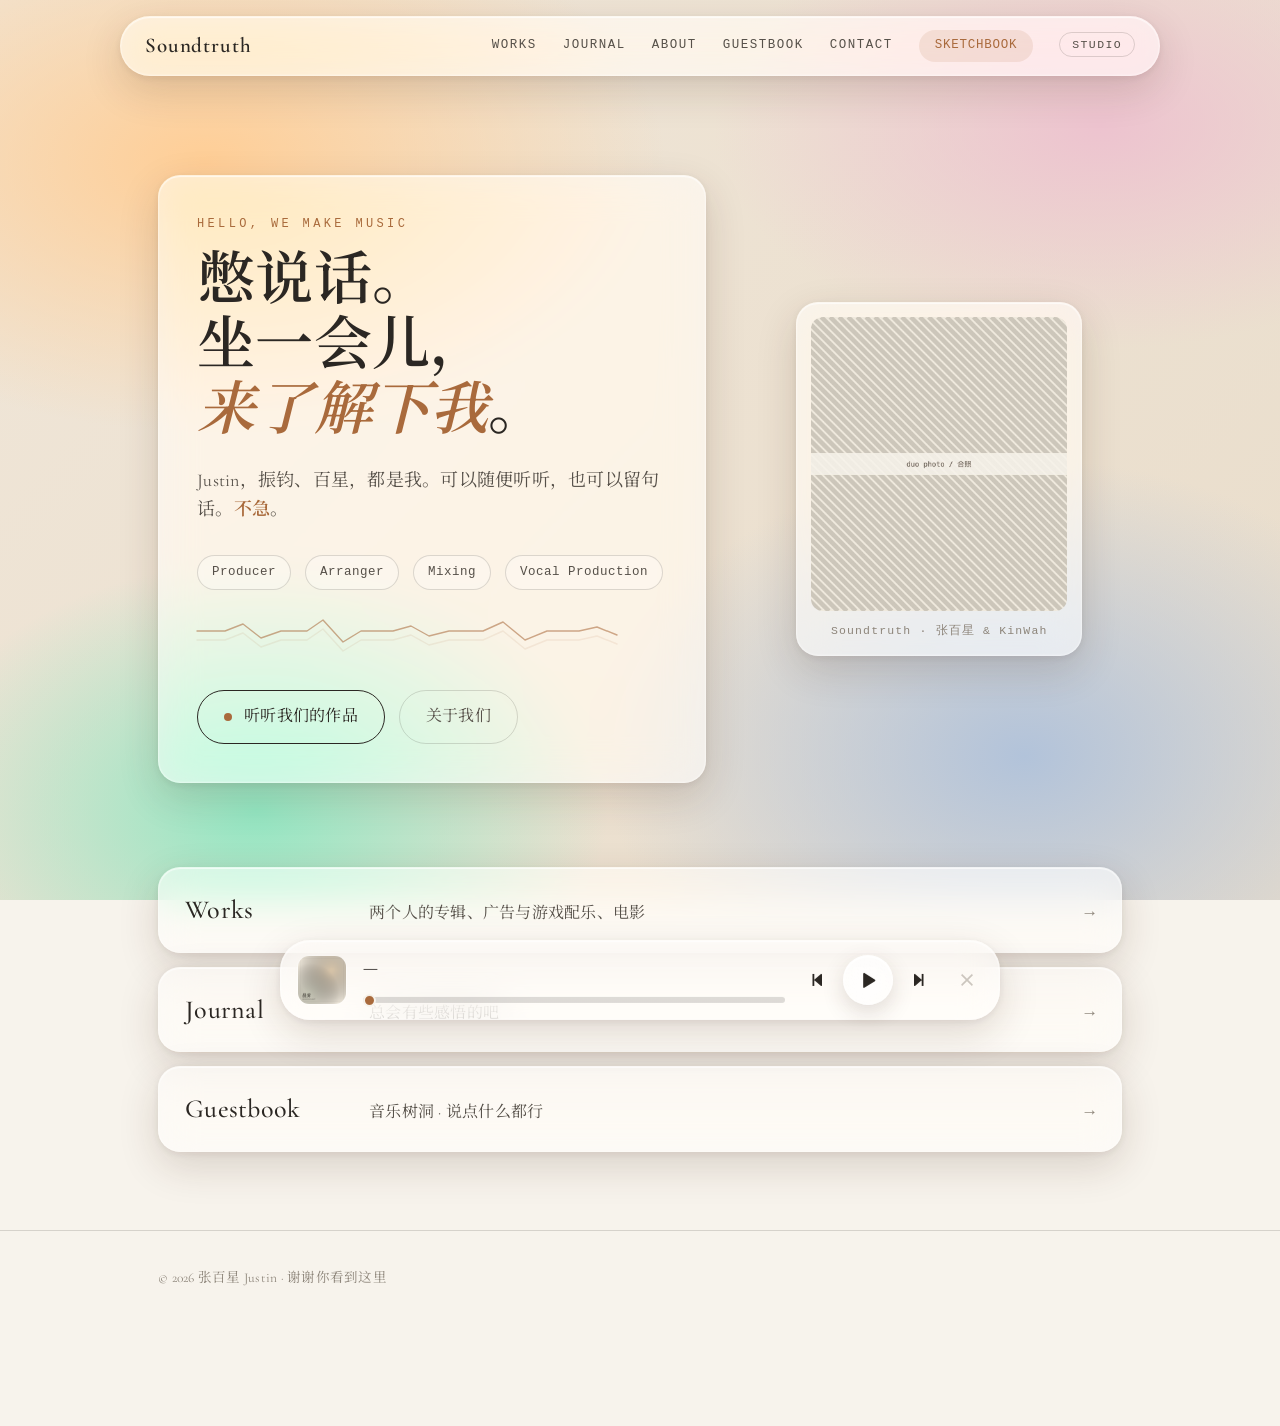
==== commit c3133ea8: "双人版:站点图片可管理 + 作品归属真字段 + 文案补齐 站点图片(A): - sitetext.js 新增 type:"image" 字段与 3 个图片位(合照/Justin/KinWah) - l" ====
--- a/index.html
+++ b/index.html
@@ -3,28 +3,31 @@
 <head>
 <meta charset="UTF-8">
 <meta name="viewport" content="width=device-width, initial-scale=1.0">
-<title>张百星 Justin · 音乐制作人</title>
+<title>Soundtruth · 张百星 &amp; KinWah</title>
+<link rel="icon" type="image/png" sizes="32x32" href="favicon/favicon-32.png?v=1">
+<link rel="icon" type="image/png" sizes="16x16" href="favicon/favicon-16.png?v=1">
+<link rel="apple-touch-icon" sizes="180x180" href="favicon/apple-touch-icon.png?v=1">
 <link rel="preconnect" href="https://fonts.googleapis.com">
 <link rel="preconnect" href="https://fonts.gstatic.com" crossorigin>
-<link href="https://fonts.googleapis.com/css2?family=Cormorant+Garamond:ital,wght@0,400;0,500;0,600;1,400;1,500&family=Noto+Serif+SC:wght@400;500;600;700&display=swap" rel="stylesheet">
-<link rel="stylesheet" href="css/site.css?v=27">
+<link href="https://fonts.googleapis.com/css2?family=Cormorant+Garamond:ital,wght@0,300;0,400;0,500;0,600;1,400;1,500&family=Noto+Serif+SC:wght@400;500;600;700&display=swap" rel="stylesheet">
+<link rel="stylesheet" href="css/site.css?v=31">
+<link rel="stylesheet" href="css/clock.css?v=1">
 </head>
 <body class="texture-on">
 
 <template id="__bundler_thumbnail">
   <svg viewBox="0 0 100 100" xmlns="http://www.w3.org/2000/svg">
     <rect width="100" height="100" fill="#f7f3ec"></rect>
-    <circle cx="50" cy="44" r="20" fill="none" stroke="#a96a3c" stroke-width="2.5"></circle>
-    <circle cx="50" cy="44" r="4" fill="#a96a3c"></circle>
-    <path d="M50 24 v-7 M64 30 l5 -5 M36 30 l-5 -5" stroke="#2b2723" stroke-width="2" stroke-linecap="round"></path>
-    <text x="50" y="82" font-family="Georgia, serif" font-size="13" fill="#2b2723" text-anchor="middle">Justin</text>
+    <circle cx="38" cy="42" r="15" fill="none" stroke="#a96a3c" stroke-width="2.5"></circle>
+    <circle cx="62" cy="42" r="15" fill="none" stroke="#2b2723" stroke-width="2.5"></circle>
+    <text x="50" y="82" font-family="Georgia, serif" font-size="13" fill="#2b2723" text-anchor="middle">Soundtruth</text>
   </svg>
 </template>
 
 <!-- ===================== 常驻 banner / 导航 ===================== -->
 <nav class="site-nav" data-screen-label="导航">
   <div class="wrap">
-    <a class="nav-name" href="#/" data-nav="home">张百星 <em>·</em> Justin</a>
+    <a class="nav-name" href="#/" data-nav="home"><span data-text="site.name.main">Soundtruth</span></a>
     <div class="nav-links">
       <a href="#/works" data-nav="works">Works</a>
       <a href="#/journal" data-nav="journal">Journal</a>
@@ -37,6 +40,13 @@
   </div>
 </nav>
 
+<!-- ===================== 侧边时钟（北京时间·常驻） ===================== -->
+<!-- 亮色 Light = 模拟挂钟 / 暗色 Studio = 辉光数字管，跟随主题切换 -->
+<aside class="side-clock" id="side-clock" aria-hidden="true">
+  <div class="sc-analog" id="sc-analog"></div>
+  <div class="sc-nixie" id="sc-nixie"></div>
+</aside>
+
 <main>
 
 <!-- ===================== 首页 ===================== -->
@@ -44,11 +54,11 @@
   <header class="hero">
     <div class="wrap hero-grid">
       <div>
-        <p class="kicker" data-text="home.hero.kicker">Hello, I make music</p>
+        <p class="kicker" data-text="home.hero.kicker">Hello, we make music</p>
         <h1 data-text="home.hero.title">不用说话。<br>坐一会儿，<br><em>把肩膀慢慢放下来</em>。</h1>
-        <p class="hero-line" data-text="home.hero.line">我是 Justin，振钧、百星，都是我。可以随便听听，也可以留句话。<em>别急</em>。</p>
+        <p class="hero-line" data-text="home.hero.line">我们是 Soundtruth —— 张百星和 KinWah。一个管编曲和混音，一个管人声和配唱。可以随便听听，也可以留句话。<em>别急</em>。</p>
         <div class="hero-roles" data-text-list="home.hero.roles">
-          <span>Producer</span><span>Arranger</span><span>Mixing Engineer</span>
+          <span>Producer</span><span>Arranger</span><span>Mixing</span><span>Vocal Production</span>
         </div>
         <div class="hero-wave" aria-hidden="true">
           <svg viewBox="0 0 420 38" focusable="false">
@@ -57,13 +67,13 @@
           </svg>
         </div>
         <div class="hero-ctas">
-          <a class="hero-cta" href="#/works"><span class="dot"></span><span data-text="home.hero.cta1">听听我的作品</span></a>
-          <a class="hero-cta ghost" href="#/about" data-text="home.hero.cta2">关于我</a>
+          <a class="hero-cta" href="#/works"><span class="dot"></span><span data-text="home.hero.cta1">听听我们的作品</span></a>
+          <a class="hero-cta ghost" href="#/about" data-text="home.hero.cta2">关于我们</a>
         </div>
       </div>
       <figure class="portrait-frame">
-        <img class="portrait-img ph-portrait" src="portrait.jpg?v=26" alt="张百星 / Justin" loading="lazy">
-        <figcaption data-text="home.portrait.caption">张百星 / Justin</figcaption>
+        <img class="portrait-img ph-portrait" src="portrait-duo.jpg?v=1" data-img-key="site.portrait.duo" alt="Soundtruth · 张百星 与 KinWah" loading="lazy">
+        <figcaption data-text="home.portrait.caption">Soundtruth · 张百星 &amp; KinWah</figcaption>
       </figure>
     </div>
   </header>
@@ -71,7 +81,7 @@
     <div class="wrap">
       <a class="strip-link" href="#/works">
         <span class="strip-en">Works</span>
-        <span class="strip-cn" data-text="home.strip.works">专辑、广告与游戏配乐、电影</span>
+        <span class="strip-cn" data-text="home.strip.works">两个人的专辑、广告与游戏配乐、电影</span>
         <span class="strip-arrow">→</span>
       </a>
       <a class="strip-link" href="#/journal">
@@ -94,16 +104,23 @@
     <div class="wrap">
       <p class="kicker" data-text="works.kicker">Works</p>
       <h1 class="page-title" data-text="works.title">作品</h1>
-      <p class="page-sub" data-text="works.sub">专辑、广告配乐、游戏配乐可以直接听；电影部分只放海报与一段文字。</p>
-    </div>
-  </div>
-  <div class="wrap">
+      <p class="page-sub" data-text="works.sub">专辑、广告配乐、游戏配乐可以直接听；电影部分只放海报与一段文字。每条作品右上角标着是谁做的。</p>
+    </div>
+  </div>
+  <div class="wrap">
+    <!-- 双人筛选：按作品「角色 / 标签」里的名字过滤，纯前端，由 js/duo.js 驱动 -->
+    <div class="who-filter" id="works-who" role="group" aria-label="按成员筛选作品">
+      <button class="who-btn is-active" type="button" data-who="all" data-text="works.who.all">全部</button>
+      <button class="who-btn" type="button" data-who="justin" data-text="works.who.justin">张百星 Justin</button>
+      <button class="who-btn" type="button" data-who="kinwah" data-text="works.who.kinwah">KinWah</button>
+      <button class="who-btn" type="button" data-who="both" data-text="works.who.both">双人合作</button>
+    </div>
     <div id="works-cats"></div>
 
     <!-- 管理面板:页脚点「管理」后出现 -->
     <div class="admin-panel" id="admin-panel">
       <h3>上架 / 管理作品</h3>
-      <p class="admin-note">封面是每条作品的必填项；专辑/广告/游戏还需要音频文件，电影类可只放封面。改动会先存成<strong>本地草稿</strong>（只有你自己看得到），确认无误后点下方<strong>「发布到线上」</strong>一次性提交，约 1 分钟后所有人可见。</p>
+      <p class="admin-note">封面是每条作品的必填项；专辑/广告/游戏还需要音频文件，电影类可只放封面。每条作品记得选一个<strong>「归属」</strong>（张百星 / KinWah / 双人合作），作品页会显示归属标签并支持按人筛选。改动会先存成<strong>本地草稿</strong>（只有你自己看得到），确认无误后点下方<strong>「发布到线上」</strong>一次性提交，约 1 分钟后所有人可见。</p>
 
       <!-- 发布栏:未发布改动 + 一键发布 + Token 设置 -->
       <div class="admin-publish" id="admin-publish-bar">
@@ -140,7 +157,6 @@
             <option value="album">专辑</option>
             <option value="ad">广告配乐</option>
             <option value="game">游戏配乐</option>
-            <option value="sketch">随手录 / demo</option>
             <option value="film">电影(只放封面)</option>
           </select>
         </label>
@@ -153,8 +169,16 @@
         <label>英文名(可选)
           <input type="text" id="af-en" placeholder="Summer Night Breeze" autocomplete="off">
         </label>
-        <label>角色 / 标签(可选)
-          <input type="text" id="af-role" placeholder="制作 / 编曲 / 混音" autocomplete="off">
+        <label>角色 / 标签
+          <input type="text" id="af-role" placeholder="比如:编曲 / 混音" autocomplete="off">
+        </label>
+        <label>归属(作品页按人筛选用)
+          <select id="af-who">
+            <option value="">未标注</option>
+            <option value="justin">张百星 Justin</option>
+            <option value="kinwah">KinWah</option>
+            <option value="both">双人合作</option>
+          </select>
         </label>
         <label id="af-audio-label">
           <span class="lbl">音频文件 (mp3 / wav / m4a)</span>
@@ -185,6 +209,27 @@
       <p class="admin-status" id="admin-status"></p>
       <p class="admin-orderhint">拖动每行左侧的 <b>⠿</b> 调整展示顺序 —— 改动先存为本地草稿、即时预览，点上方「发布到线上」后对所有人生效。</p>
       <div class="admin-tracklist" id="admin-tracklist"></div>
+
+      <!-- 随手录 / Sketchbook 管理:小 demo,只要 mp3 + 标题 + 一句注释(青春版 WORKS) -->
+      <div class="admin-sketch-section">
+        <h3>随手录 / Sketchbook（小 demo）</h3>
+        <p class="admin-note">放一些没做完的小样、翻唱、路上哼出来的动机。只要一个<strong>音频 + 标题</strong>就行，想写句注释也可以，不需要封面 / 制作名单 / 歌词。和作品一样先存<strong>本地草稿</strong>，确认后一起点上方<strong>「发布到线上」</strong>。</p>
+        <form class="admin-form" id="sketch-form">
+          <label class="full">标题
+            <input type="text" id="sf-title" placeholder="比如:地铁里的旋律" autocomplete="off">
+          </label>
+          <label class="full" id="sf-audio-label">
+            <span class="lbl">音频文件 (mp3 / wav / m4a)</span>
+            <input type="file" id="sf-audio" accept="audio/*">
+          </label>
+          <label class="full">一句注释(可选)
+            <input type="text" id="sf-desc" placeholder="录这条的时候在想什么" autocomplete="off">
+          </label>
+          <button type="submit">加入草稿</button>
+        </form>
+        <p class="admin-status" id="sketch-status"></p>
+        <div class="admin-tracklist" id="admin-sketchlist"></div>
+      </div>
 
       <!-- 光影图廊管理:上传风景 / 工作照 -->
       <div class="admin-gallery-section">
@@ -201,6 +246,7 @@
           <button type="submit">加入草稿</button>
         </form>
         <p class="admin-status" id="gallery-status"></p>
+        <p class="admin-orderhint">拖动每行左侧的 <b>⠿</b> 调整照片展示顺序 —— 改动先存为本地草稿、即时预览，点上方「发布到线上」后对所有人生效。</p>
         <div class="admin-tracklist" id="admin-gallerylist"></div>
       </div>
 
@@ -269,7 +315,7 @@
       <div class="gallery-head">
         <p class="kicker" data-text="gallery.kicker">Gallery</p>
         <h2 class="gallery-title" data-text="gallery.title">光影</h2>
-        <p class="gallery-sub" data-text="gallery.sub">一些我觉得好看的风景和工作照。点开任意一张,有一行字。</p>
+        <p class="gallery-sub" data-text="gallery.sub">一些我们觉得好看的风景和工作照。点开任意一张,有一行字。</p>
       </div>
       <div class="gallery-grid" id="gallery-grid"></div>
     </section>
@@ -291,28 +337,51 @@
   <div class="page-head">
     <div class="wrap">
       <p class="kicker" data-text="about.kicker">About</p>
-      <h1 class="page-title" data-text="about.title">关于我</h1>
-      <p class="page-sub" data-text="about.sub">一个在公司上班的音乐人。</p>
-    </div>
-  </div>
-  <div class="wrap">
+      <h1 class="page-title" data-text="about.title">关于我们</h1>
+      <p class="page-sub" data-text="about.sub">两个人，一间棚。</p>
+    </div>
+  </div>
+  <div class="wrap">
+    <!-- 组合简介：沿用原「照片 + 正文」两栏 -->
     <div class="about-grid">
       <figure class="portrait-frame" style="transform: rotate(-1deg);">
-        <img class="portrait-img ph-about" src="portrait.jpg?v=26" alt="工作室的某个下午" loading="lazy">
+        <img class="portrait-img ph-about" src="portrait-duo.jpg?v=1" data-img-key="site.portrait.duo" alt="工作室的某个下午" loading="lazy">
         <figcaption data-text="about.portrait.caption">工作室的某个下午</figcaption>
       </figure>
       <div class="about-text">
-        <p data-text="about.p1"><strong>张百星（Justin）</strong>，音乐人，制作人。白天在公司做音频相关的工作，是同事眼里「管声音的人」；下班以后继续做音乐，是自己。</p>
-        <p data-text="about.p2">主要做<strong>编曲、制作和混音</strong>。华语流行、配乐、Ballad——不算固定，也许你可以和我聊聊你喜欢啥？</p>
-        <p data-text="about.p3">如果你有一首写到一半的歌、一段不知道怎么处理的旋律，或者只是想找人聊聊音乐，都欢迎来找我。我回消息可能慢，但一定会回。</p>
+        <p data-text="about.p1"><strong>Soundtruth</strong> 是<strong>张百星（Justin）</strong>和 <strong>KinWah</strong> 两个人的名字。一个从编曲、制作到混音，一个从录音、配唱到混音；有时各做各的，有时一首歌从头到尾一起过一遍。</p>
+        <p data-text="about.p2">我们主要做<strong>华语流行、动漫与日系、影视与游戏配乐</strong>。粤语也能胜任。风格不算固定，也许你可以和我们聊聊你喜欢啥？</p>
+        <p data-text="about.p3">如果你有一首写到一半的歌、一段不知道怎么处理的旋律，或者只是想找人聊聊音乐，都欢迎来找我们。我们回消息可能慢，但一定会回。</p>
         <dl class="about-facts">
-          <div class="about-fact"><dt data-text="about.fact1.dt">角色</dt><dd data-text="about.fact1.dd">制作人 / 编曲 / 混音工程师</dd></div>
+          <div class="about-fact"><dt data-text="about.fact1.dt">角色</dt><dd data-text="about.fact1.dd">制作 / 编曲 / 混音 · 录音 / 配唱制作</dd></div>
           <div class="about-fact"><dt data-text="about.fact2.dt">常驻</dt><dd data-text="about.fact2.dd">中国 · 深圳</dd></div>
           <div class="about-fact"><dt data-text="about.fact3.dt">合作方式</dt><dd data-text="about.fact3.dd">远程为主,可约线下;先聊歌,再聊别的</dd></div>
           <div class="about-fact"><dt data-text="about.fact4.dt">最近在做</dt><dd data-text="about.fact4.dd">夏日企划</dd></div>
         </dl>
       </div>
     </div>
+
+    <!-- 两个人各自的简介：并排两张玻璃卡片 -->
+    <section class="about-duo" aria-label="成员">
+      <article class="about-person">
+        <figure class="portrait-frame person-photo">
+          <img class="portrait-img ph-about" src="portrait.jpg?v=26" data-img-key="site.portrait.justin" alt="张百星 Justin">
+        </figure>
+        <p class="person-en" data-text="about.j.en">Justin Zhang</p>
+        <h2 class="person-name" data-text="about.j.name">张百星 Justin</h2>
+        <p class="person-role" data-text="about.j.role">制作人 / 编曲 / 混音工程师</p>
+        <p class="person-bio" data-text="about.j.bio">音乐人，制作人。白天在公司做音频相关的工作，是同事眼里「管声音的人」；下班以后继续做音乐，是自己。主要做编曲、制作和混音，华语流行、配乐、Ballad 都写。</p>
+      </article>
+      <article class="about-person">
+        <figure class="portrait-frame person-photo">
+          <img class="portrait-img ph-about" src="portrait-kinwah.jpg?v=1" data-img-key="site.portrait.kinwah" alt="KinWah">
+        </figure>
+        <p class="person-en" data-text="about.k.en">KinWah</p>
+        <h2 class="person-name" data-text="about.k.name">KinWah</h2>
+        <p class="person-role" data-text="about.k.role">录音 / 混音 / 配唱制作人</p>
+        <p class="person-bio" data-text="about.k.bio">一个和声干得比混音多的 Vocal Producer —— 但请相信我真的有好好研究混音。录音、混音、配唱制作是我的主要业务，华语流行、动漫歌曲、日系都是我擅长的方向，粤语也能够胜任。KinWah 是我名字的粤语发音，最开始是业内偶像 Alex Fung 这么喊我，后来就沿用了。遇到音乐上的问题，慢慢聊，或者快快做，都可以。</p>
+      </article>
+    </section>
   </div>
 </div>
 
@@ -345,7 +414,7 @@
   <div class="page-head">
     <div class="wrap">
       <p class="kicker" data-text="contact.kicker">Contact</p>
-      <h1 class="page-title" data-text="contact.title">找到我</h1>
+      <h1 class="page-title" data-text="contact.title">找到我们</h1>
       <p class="page-sub" data-text="contact.sub">关于合作、关于歌，或者只是打个招呼。</p>
     </div>
   </div>
@@ -353,16 +422,21 @@
     <div class="contact-grid">
       <div class="contact-card">
         <h3 data-text="contact.email.label">Email</h3>
-        <p><a href="mailto:hello@justinzhang.example" data-text="contact.email.value" data-href-key="contact.email.value" data-href-prefix="mailto:">hello@justinzhang.example</a>
-        <span class="sub" data-text="contact.email.sub">最稳妥的方式,24–48 小时内回复</span></p>
+        <p><a href="mailto:hello@sound-truth.com" data-text="contact.email.value" data-href-key="contact.email.value" data-href-prefix="mailto:">hello@sound-truth.com</a>
+        <span class="sub" data-text="contact.email.sub">组合共用邮箱,最稳妥的方式,24–48 小时内回复</span></p>
       </div>
       <div class="contact-card">
-        <h3 data-text="contact.wechat.label">微信</h3>
+        <h3 data-text="contact.wechat.label">微信 · 张百星</h3>
         <p><span data-text="contact.wechat.value">justin_bx(改成你的)</span>
         <span class="sub" data-text="contact.wechat.sub">加好友时备注「音乐」会更快通过</span></p>
       </div>
       <div class="contact-card">
-        <h3 data-text="contact.listen.label">听我的歌</h3>
+        <h3 data-text="contact.wechat2.label">微信 · KinWah</h3>
+        <p><span data-text="contact.wechat2.value">kinwah(改成他的)</span>
+        <span class="sub" data-text="contact.wechat2.sub">录音、配唱、混音的事找他更快</span></p>
+      </div>
+      <div class="contact-card">
+        <h3 data-text="contact.listen.label">听我们的歌</h3>
         <p><a href="#/works" data-text="contact.listen.text" data-href-key="contact.listen.url">网易云音乐 · 待填链接</a>
         <span class="sub" data-text="contact.listen.sub">也可以换成 QQ 音乐 / B 站 / 小红书</span></p>
       </div>
@@ -375,7 +449,7 @@
 <!-- ===================== 页脚 ===================== -->
 <footer data-screen-label="页脚">
   <div class="wrap">
-    <span class="foot-copy" data-text="footer.copy">© 2026 张百星 Justin · 谢谢你听到这里</span>
+    <span class="foot-copy" data-text="footer.copy">© 2026 Soundtruth · 张百星 &amp; KinWah · 谢谢你听到这里</span>
     <button class="admin-link" id="admin-toggle" type="button" hidden>⚙ 管理</button>
   </div>
 </footer>
@@ -404,21 +478,25 @@
 <!-- ===================== 脚本 ===================== -->
 <script src="js/media.js?v=26"></script>
 <script src="js/data.js?v=26"></script>
-<script src="js/published.js?v=26"></script>
-<script src="js/sitetext.js?v=26"></script>
-<script src="js/library.js?v=26"></script>
-<script src="js/publish.js?v=26"></script>
+<!-- published.js 每次「发布」都会变,必须每次取最新:用时间戳绕过浏览器/CDN 缓存,否则会看到旧数据(已删的照片回来、新图不显示) -->
+<script>document.write('<script src="js/published.js?t=' + Date.now() + '"><\/script>');</script>
+<script src="js/sitetext.js?v=30"></script>
+<script src="js/library.js?v=28"></script>
+<script src="js/publish.js?v=28"></script>
 <script src="js/supabase.js?v=26"></script>
 <script src="js/comments.js?v=26"></script>
 <script src="js/player.js?v=26"></script>
 <script src="js/lyrics.js?v=26"></script>
 <script src="js/imgedit.js?v=26"></script>
-<script src="js/admin.js?v=26"></script>
+<script src="js/admin.js?v=29"></script>
 <script src="js/guestbook.js?v=26"></script>
 <script src="js/gallery.js?v=26"></script>
 <script src="js/journal.js?v=26"></script>
-<script src="js/router.js?v=26"></script>
-<script src="js/theme.js?v=26"></script>
+<script src="js/router.js?v=28"></script>
+<script src="js/theme.js?v=28"></script>
+<script src="js/clock.js?v=2"></script>
+<!-- 新增：双人归属标签 + 作品筛选（纯前端，不改动 js/ 里其它文件） -->
+<script src="js/duo.js?v=1"></script>
 
 </body>
 </html>
--- a/css/site.css
+++ b/css/site.css
@@ -831,7 +831,9 @@
 .admin-tracklist { margin-top: 26px; border-top: 1px solid var(--rule); }
 .admin-gallery-section { margin-top: 40px; padding-top: 32px; border-top: 2px solid var(--rule); }
 .admin-journal-section { margin-top: 40px; padding-top: 32px; border-top: 2px solid var(--rule); }
+.admin-sketch-section { margin-top: 40px; padding-top: 32px; border-top: 2px solid var(--rule); }
 .writing-empty { color: var(--muted); font-size: 14px; }
+.admin-empty { color: var(--muted); font-size: 14px; padding: 18px 2px; }
 .admin-gallery-section h3 { margin: 0 0 4px; font-size: 18px; }
 
 /* ============================================================
@@ -951,6 +953,7 @@
 }
 .admin-rows { border-top: 1px solid var(--rule); }
 .admin-rows.is-droptarget { background: color-mix(in srgb, var(--accent) 4%, transparent); }
+.admin-tracklist.is-droptarget { background: color-mix(in srgb, var(--accent) 4%, transparent); }
 
 /* ---------- responsive ---------- */
 @media (max-width: 880px) {
@@ -1021,11 +1024,11 @@
 }
 body.theme-dark::before {
   background:
-    radial-gradient(54% 44% at 16% 18%, rgba(255, 182, 112, .40) 0%, transparent 60%),
-    radial-gradient(48% 42% at 84% 16%, rgba(226, 160, 120, .24) 0%, transparent 58%),
-    radial-gradient(54% 54% at 80% 84%, rgba(214, 166, 116, .34) 0%, transparent 58%),
-    radial-gradient(46% 46% at 20% 88%, rgba(200, 168, 124, .26) 0%, transparent 58%),
-    linear-gradient(160deg, #1d1812, #15110c);
+    radial-gradient(50% 42% at 16% 18%, rgba(255, 182, 112, .22) 0%, transparent 60%),
+    radial-gradient(46% 40% at 84% 16%, rgba(226, 160, 120, .13) 0%, transparent 58%),
+    radial-gradient(52% 52% at 80% 84%, rgba(214, 166, 116, .18) 0%, transparent 58%),
+    radial-gradient(44% 44% at 20% 88%, rgba(200, 168, 124, .14) 0%, transparent 58%),
+    linear-gradient(160deg, #15110b, #0c0906);
 }
 /* mesh 已盖住 body 自带纸纹，关掉以免重复叠加 */
 body.texture-on { background-image: none; }
@@ -1242,7 +1245,7 @@
 }
 .lyr-box[hidden] { display: none; }
 .lyr-frame {
-  position: relative; width: min(940px, 96vw); height: min(620px, 86vh);
+  position: relative; width: min(940px, 96vw); height: min(720px, 90vh);
   display: grid; grid-template-columns: 300px 1fr; overflow: hidden; border-radius: 26px;
   background: rgba(34, 28, 23, .62);
   -webkit-backdrop-filter: blur(24px) saturate(200%); backdrop-filter: blur(24px) saturate(200%);
@@ -1260,7 +1263,15 @@
   padding: 30px 26px; display: flex; flex-direction: column; gap: 14px;
   border-right: 1px solid rgba(255, 255, 255, .10); overflow-y: auto;
 }
-.lyr-cover { width: 100%; aspect-ratio: 1 / 1; border-radius: 16px; overflow: hidden; box-shadow: 0 12px 30px rgba(0, 0, 0, .4); }
+/* 两栏都用细而低调的滚动条,替换掉系统难看的粗滑块 */
+.lyr-left, .lyr-right { scrollbar-width: thin; scrollbar-color: rgba(255, 255, 255, .22) transparent; }
+.lyr-left::-webkit-scrollbar, .lyr-right::-webkit-scrollbar { width: 6px; }
+.lyr-left::-webkit-scrollbar-track, .lyr-right::-webkit-scrollbar-track { background: transparent; }
+.lyr-left::-webkit-scrollbar-thumb, .lyr-right::-webkit-scrollbar-thumb {
+  background: rgba(255, 255, 255, .18); border-radius: 999px;
+}
+.lyr-left:hover::-webkit-scrollbar-thumb, .lyr-right:hover::-webkit-scrollbar-thumb { background: rgba(255, 255, 255, .32); }
+.lyr-cover { width: 100%; aspect-ratio: 1 / 1; flex: 0 0 auto; border-radius: 16px; overflow: hidden; box-shadow: 0 12px 30px rgba(0, 0, 0, .4); }
 .lyr-cover img { width: 100%; height: 100%; object-fit: cover; }
 .lyr-play {
   align-self: flex-start; font-family: var(--font-mono); font-size: 13px; letter-spacing: .04em;
@@ -1429,3 +1440,287 @@
 @media (max-width: 680px) {
   .atext-rows { grid-template-columns: 1fr; }
 }
+
+/* ============================================================
+   侧边时钟（北京时间·常驻左侧）
+   亮色 Light = 模拟挂钟 / 暗色 Studio = 辉光数字管(Nixie)
+   ============================================================ */
+.side-clock {
+  position: fixed;
+  top: 50%;
+  left: max(8px, calc(((100vw - var(--maxw)) / 2 - 188px) / 2));
+  transform: translateY(-50%);
+  width: 188px;
+  z-index: 30;
+  pointer-events: none;
+  user-select: none;
+}
+
+/* --- 模拟挂钟(石墨盘面) --- */
+.sc-analog { display: flex; justify-content: center; }
+.sc-analog .ca-svg {
+  width: 170px; height: 170px;
+  filter: drop-shadow(0 14px 26px rgba(38, 32, 26, .28));
+}
+.ca-rim { stroke: rgba(0, 0, 0, .25); stroke-width: .4; }
+.ca-tick { stroke: rgba(236, 231, 221, .3); stroke-width: .5; }
+.ca-tick-major { stroke: rgba(236, 231, 221, .7); stroke-width: 1.1; }
+.ca-num {
+  fill: #ece7dd;
+  font-family: "Helvetica Neue", "PingFang SC", system-ui, sans-serif;
+  font-weight: 200; font-size: 7px;
+  text-anchor: middle; dominant-baseline: central;
+}
+.ca-num-major { font-size: 11.5px; font-weight: 300; }
+.ca-brand {
+  fill: rgba(236, 231, 221, .55);
+  font-family: "Cormorant Garamond", Georgia, serif;
+  font-size: 4.6px; letter-spacing: 1.1px; text-anchor: middle;
+}
+.ca-sheen { pointer-events: none; }
+.ca-hour, .ca-min, .ca-sec {
+  transform-box: view-box;
+  transform-origin: 50px 50px;
+}
+.ca-hour { fill: var(--accent); filter: drop-shadow(0 0 .4px rgba(0,0,0,.4)); }
+.ca-min  { fill: #f1ece2; }
+.ca-sec  { stroke: var(--accent); stroke-width: .8; stroke-linecap: round; opacity: .85; }
+.ca-cap  { fill: #f1ece2; }
+.ca-cap-dot { fill: var(--accent); }
+
+/* --- 辉光数字管 (Nixie) --- */
+.sc-nixie { display: none; }
+body.theme-dark .sc-analog { display: none; }
+body.theme-dark .sc-nixie { display: block; }
+
+.nx-case {
+  position: relative;
+  padding: 14px 12px 0;
+  border-radius: 14px;
+  background:
+    radial-gradient(120% 90% at 50% 12%, rgba(255, 120, 40, .14), transparent 62%),
+    linear-gradient(180deg, #241813 0%, #140c08 100%);
+  border: 1px solid rgba(255, 150, 80, .14);
+  box-shadow: inset 0 1px 0 rgba(255, 170, 100, .1), 0 16px 34px rgba(0, 0, 0, .55);
+}
+.nx-row { display: flex; align-items: flex-end; justify-content: center; gap: 2px; }
+.nx-cell { display: flex; flex-direction: column; align-items: center; }
+
+.nx-tube {
+  position: relative;
+  display: flex; align-items: center; justify-content: center;
+  width: 25px; height: 50px;
+  border-radius: 11px 11px 5px 5px;
+  background:
+    radial-gradient(72% 54% at 50% 50%, rgba(255, 120, 45, .30), transparent 72%),
+    radial-gradient(110% 70% at 50% 16%, rgba(255, 150, 70, .14), transparent 58%),
+    linear-gradient(180deg, rgba(54, 38, 30, .55), rgba(14, 8, 5, .7));
+  border: 1px solid rgba(255, 175, 115, .12);
+  box-shadow:
+    inset 0 0 16px rgba(255, 95, 28, .24),
+    inset 0 0 10px rgba(0, 0, 0, .5),
+    0 0 18px rgba(255, 85, 22, .24);
+  overflow: visible;
+}
+/* 内部金属网格(辉光管特征) */
+.nx-tube::before {
+  content: ""; position: absolute; inset: 4px 3px 6px 3px;
+  background-image:
+    repeating-linear-gradient(0deg, transparent 0 2.5px, rgba(255, 120, 45, .08) 2.5px 3px),
+    repeating-linear-gradient(90deg, transparent 0 2.5px, rgba(255, 120, 45, .08) 2.5px 3px);
+  border-radius: 7px; opacity: .7; pointer-events: none;
+}
+/* 玻璃高光 */
+.nx-tube::after {
+  content: ""; position: absolute; left: 3px; top: 3px; width: 38%; height: 46%;
+  border-radius: 8px 8px 10px 10px;
+  background: linear-gradient(150deg, rgba(255, 255, 255, .16), transparent 70%);
+  pointer-events: none;
+}
+.nx-ghost, .nx-digit {
+  font-family: "Cormorant Garamond", Georgia, serif;
+  font-weight: 600; font-size: 33px; line-height: 1;
+}
+.nx-ghost { position: absolute; color: rgba(255, 90, 30, .12); }
+.nx-digit {
+  position: relative; color: #ffd6a2;
+  text-shadow:
+    0 0 2px #fff2dc,
+    0 0 5px #ffb066,
+    0 0 12px #ff7a2a,
+    0 0 24px rgba(255, 90, 20, .9),
+    0 0 40px rgba(255, 70, 12, .68),
+    0 0 64px rgba(255, 58, 8, .45);
+  filter: drop-shadow(0 0 7px rgba(255, 110, 35, .9));
+  animation: nx-flicker 5s infinite;
+}
+.nx-cell:nth-child(2) .nx-digit { animation-delay: -1.1s; }
+.nx-cell:nth-child(4) .nx-digit { animation-delay: -2.3s; }
+.nx-cell:nth-child(5) .nx-digit { animation-delay: -0.7s; }
+.nx-cell:nth-child(7) .nx-digit { animation-delay: -3.1s; }
+.nx-cell:nth-child(8) .nx-digit { animation-delay: -1.7s; }
+/* 铜质底座 */
+.nx-foot {
+  width: 21px; height: 7px; margin-top: -1px;
+  border-radius: 0 0 4px 4px;
+  background: linear-gradient(180deg, #d8b066 0%, #a9823f 45%, #6f5224 100%);
+  box-shadow: 0 1px 2px rgba(0, 0, 0, .5), inset 0 1px 0 rgba(255, 235, 190, .5);
+}
+/* 分隔氖管(两点) */
+.nx-colon {
+  display: flex; flex-direction: column; justify-content: center; gap: 8px;
+  height: 50px; padding: 0 1px; margin-bottom: 7px;
+}
+.nx-colon i {
+  width: 4.5px; height: 4.5px; border-radius: 50%;
+  background: #ffd29a;
+  box-shadow:
+    0 0 5px #ffb066,
+    0 0 12px #ff7a2a,
+    0 0 22px rgba(255, 90, 20, .85);
+  animation: nx-blink 1s steps(1, end) infinite;
+}
+/* 木质底板 */
+.nx-plank {
+  height: 12px; margin: 6px -12px 0;
+  border-radius: 0 0 14px 14px;
+  background: linear-gradient(180deg, #4a3522, #2c1d12);
+  box-shadow: inset 0 2px 3px rgba(0, 0, 0, .5);
+}
+.nx-label {
+  margin-top: 10px; text-align: center;
+  font-family: "Cormorant Garamond", Georgia, serif;
+  font-size: 11px; letter-spacing: .16em;
+  color: rgba(255, 180, 110, .5);
+}
+@keyframes nx-flicker {
+  0%, 100% { opacity: 1; }
+  6% { opacity: .85; } 7% { opacity: 1; }
+  48% { opacity: .94; } 49% { opacity: 1; }
+  72% { opacity: .8; } 73% { opacity: 1; }
+}
+@keyframes nx-blink {
+  0%, 49% { opacity: 1; }
+  50%, 100% { opacity: .18; }
+}
+@media (prefers-reduced-motion: reduce) {
+  .nx-digit, .nx-colon i { animation: none; }
+}
+
+/* 留白不够宽就收起，避免压住居中内容 */
+@media (max-width: 1400px) {
+  .side-clock { display: none; }
+}
+
+/* ============================================================
+   Soundtruth · 双人组合（成员筛选条 / 归属标签 / 关于页两人卡）
+   只新增，不改动上面任何既有规则；亮暗两套 + 降级分支齐全
+   ============================================================ */
+.who-filter { display: flex; flex-wrap: wrap; gap: 10px; align-items: center; margin: 4px 0 26px; }
+.who-btn {
+  font-family: var(--font-mono); font-size: 11.5px; letter-spacing: 0.12em;
+  text-transform: uppercase; color: var(--ink-soft);
+  background: rgba(255, 255, 255, .34); border: 1px solid var(--rule);
+  border-radius: 999px; padding: 6px 16px; cursor: pointer;
+  -webkit-backdrop-filter: blur(6px); backdrop-filter: blur(6px);
+  transition: all 0.22s ease;
+}
+.who-btn:hover { color: var(--accent); border-color: var(--accent); }
+.who-btn.is-active {
+  background: var(--accent-soft); color: var(--accent);
+  border-color: color-mix(in srgb, var(--accent) 45%, transparent);
+}
+body.theme-dark .who-btn { background: rgba(255, 255, 255, .07); }
+
+/* 作品标题后的归属标签（由 js/duo.js 从「角色 / 标签」里抽出来）*/
+.who-chips { display: inline-flex; gap: 6px; margin-left: 10px; vertical-align: 3px; }
+.who-chip {
+  font-family: var(--font-mono); font-size: 10.5px; letter-spacing: 0.1em;
+  padding: 1px 8px; border-radius: 999px; white-space: nowrap;
+  color: var(--ink-soft); border: 1px solid var(--rule);
+  background: rgba(255, 255, 255, .3);
+}
+.who-chip[data-who="justin"] { color: var(--accent); border-color: var(--accent-soft); background: var(--accent-soft); }
+body.theme-dark .who-chip { background: rgba(255, 255, 255, .08); }
+
+.work-item.is-filtered { display: none; }
+/* 筛选后分类空了也不隐藏分区 —— 三个筛选下的分区结构保持一致，空的给占位（js/duo.js 注入） */
+.work-empty.is-who-empty { margin-top: 0; }
+
+/* 关于页 · 两个人各自的简介卡 */
+.about-duo {
+  display: grid; grid-template-columns: repeat(2, 1fr); gap: 26px;
+  margin-top: 44px; padding: 0; border-top: none;
+}
+.about-person {
+  padding: 26px 28px;
+  background: rgba(255, 255, 255, var(--g-tint));
+  -webkit-backdrop-filter: blur(var(--g-blur)) saturate(var(--g-sat));
+  backdrop-filter: blur(var(--g-blur)) saturate(var(--g-sat));
+  border: 1px solid rgba(255, 255, 255, calc(var(--g-rim) * 0.9));
+  border-radius: var(--g-radius);
+  box-shadow: var(--g-shadow),
+    inset 0 1px 1px rgba(255, 255, 255, calc(var(--g-rim) + 0.35)),
+    inset 0 -1px 1px rgba(255, 255, 255, calc(var(--g-rim) * 0.4));
+}
+.about-person .person-photo { max-width: 156px; margin: 0 0 20px; transform: rotate(-1deg); }
+.person-en { font-family: var(--font-display); font-style: italic; font-size: 15px; color: var(--muted); margin: 0; }
+.person-name { font-family: var(--font-display); font-weight: 500; font-size: clamp(24px, 3vw, 30px); line-height: 1.25; margin: 2px 0 8px; }
+.person-role {
+  font-family: var(--font-mono); font-size: 11.5px; letter-spacing: 0.14em;
+  text-transform: uppercase; color: var(--accent); margin: 0 0 16px;
+}
+.person-bio { color: var(--ink-soft); font-size: 16px; margin: 0; text-wrap: pretty; }
+body.theme-dark .about-person {
+  background: rgba(34, 28, 23, calc(var(--g-tint) + 0.06));
+  border-color: rgba(255, 255, 255, .12);
+  box-shadow: 0 18px 50px rgba(0, 0, 0, .5),
+    inset 0 1px 1px rgba(255, 255, 255, .10),
+    inset 0 -1px 1px rgba(255, 255, 255, .03);
+}
+@supports not ((backdrop-filter: blur(2px)) or (-webkit-backdrop-filter: blur(2px))) {
+  .about-person, .who-btn { background: var(--card); }
+}
+@media (prefers-reduced-transparency: reduce) {
+  .about-person, .who-btn { -webkit-backdrop-filter: none; backdrop-filter: none; background: var(--card); }
+}
+
+/* 联系页：四张卡（组合邮箱 + 两人微信 + 听歌）自动排布 */
+.contact-grid { grid-template-columns: repeat(auto-fit, minmax(210px, 1fr)); }
+
+@media (max-width: 880px) {
+  .about-duo { grid-template-columns: 1fr; gap: 20px; margin-top: 32px; }
+  .about-person .person-photo { max-width: 132px; }
+}
+@media (max-width: 560px) {
+  .who-filter { gap: 8px; }
+  .who-btn { font-size: 10.5px; padding: 5px 13px; letter-spacing: 0.1em; }
+  .who-chips { margin-left: 8px; }
+  .about-person { padding: 22px 22px; }
+}
+
+/* 管理面板 · 站点图片位（合照 / 两人照片）
+   走的是文案那条通道，所以样式挂在 .atext-field 下面，占整行 */
+.atext-field.is-img { grid-column: 1 / -1; }
+.atext-img {
+  display: grid; grid-template-columns: 96px 1fr; gap: 14px; align-items: center;
+  padding: 12px; border: 1px solid var(--rule); background: var(--card);
+}
+.atf-preview {
+  width: 96px; height: 96px; object-fit: cover; display: block;
+  border: 1px solid var(--rule); background: rgba(0, 0, 0, .04);
+}
+.atf-imgside { display: grid; gap: 8px; min-width: 0; }
+.atf-imgside input[type="file"] { font-family: var(--font-mono); font-size: 12px; color: var(--ink-soft); max-width: 100%; }
+.atf-imgname {
+  font-family: var(--font-mono); font-size: 11px; letter-spacing: 0.04em;
+  color: var(--muted); overflow-wrap: anywhere;
+}
+.atf-imgname.is-pending { color: var(--accent); }
+body.theme-dark .atext-img { background: rgba(255, 255, 255, .04); border-color: rgba(255, 255, 255, .12); }
+body.theme-dark .atf-preview { background: rgba(255, 255, 255, .06); border-color: rgba(255, 255, 255, .12); }
+
+@media (max-width: 560px) {
+  .atext-img { grid-template-columns: 72px 1fr; gap: 12px; }
+  .atf-preview { width: 72px; height: 72px; }
+}
--- a/css/clock.css
+++ b/css/clock.css
@@ -0,0 +1,33 @@
+/* ============================================================
+   侧边时钟 · 定位（每模块小钟版）
+   覆盖 site.css 里旧大钟的居中定位；形态与配色由 js/clock.js 内联绘制。
+   ============================================================ */
+#side-clock.side-clock,
+aside#side-clock {
+  position: fixed;
+  top: auto;
+  left: 24px;
+  bottom: 22px;          /* 想换右上角：改 right:24px; top:80px; 并删 left/bottom */
+  transform: none;
+  width: auto;
+  z-index: 40;
+  margin: 0;
+  padding: 0;
+  pointer-events: none;  /* 不挡点击 */
+  line-height: 0;
+  opacity: .97;
+  transition: opacity .4s ease;
+}
+
+/* 播放条展开（.player-bar.is-open）时把时钟抬到它上方，避免重叠 */
+body:has(.player-bar.is-open) #side-clock.side-clock {
+  bottom: 78px;
+}
+
+@media (max-width: 640px) {
+  #side-clock.side-clock { left: 16px; bottom: 16px; transform: scale(.86); transform-origin: left bottom; }
+}
+
+/* 清掉旧版双钟容器可能残留的样式（clock.js 现在渲染纯内联 SVG，无这些子节点） */
+#side-clock .sc-analog,
+#side-clock .sc-nixie { all: unset; }
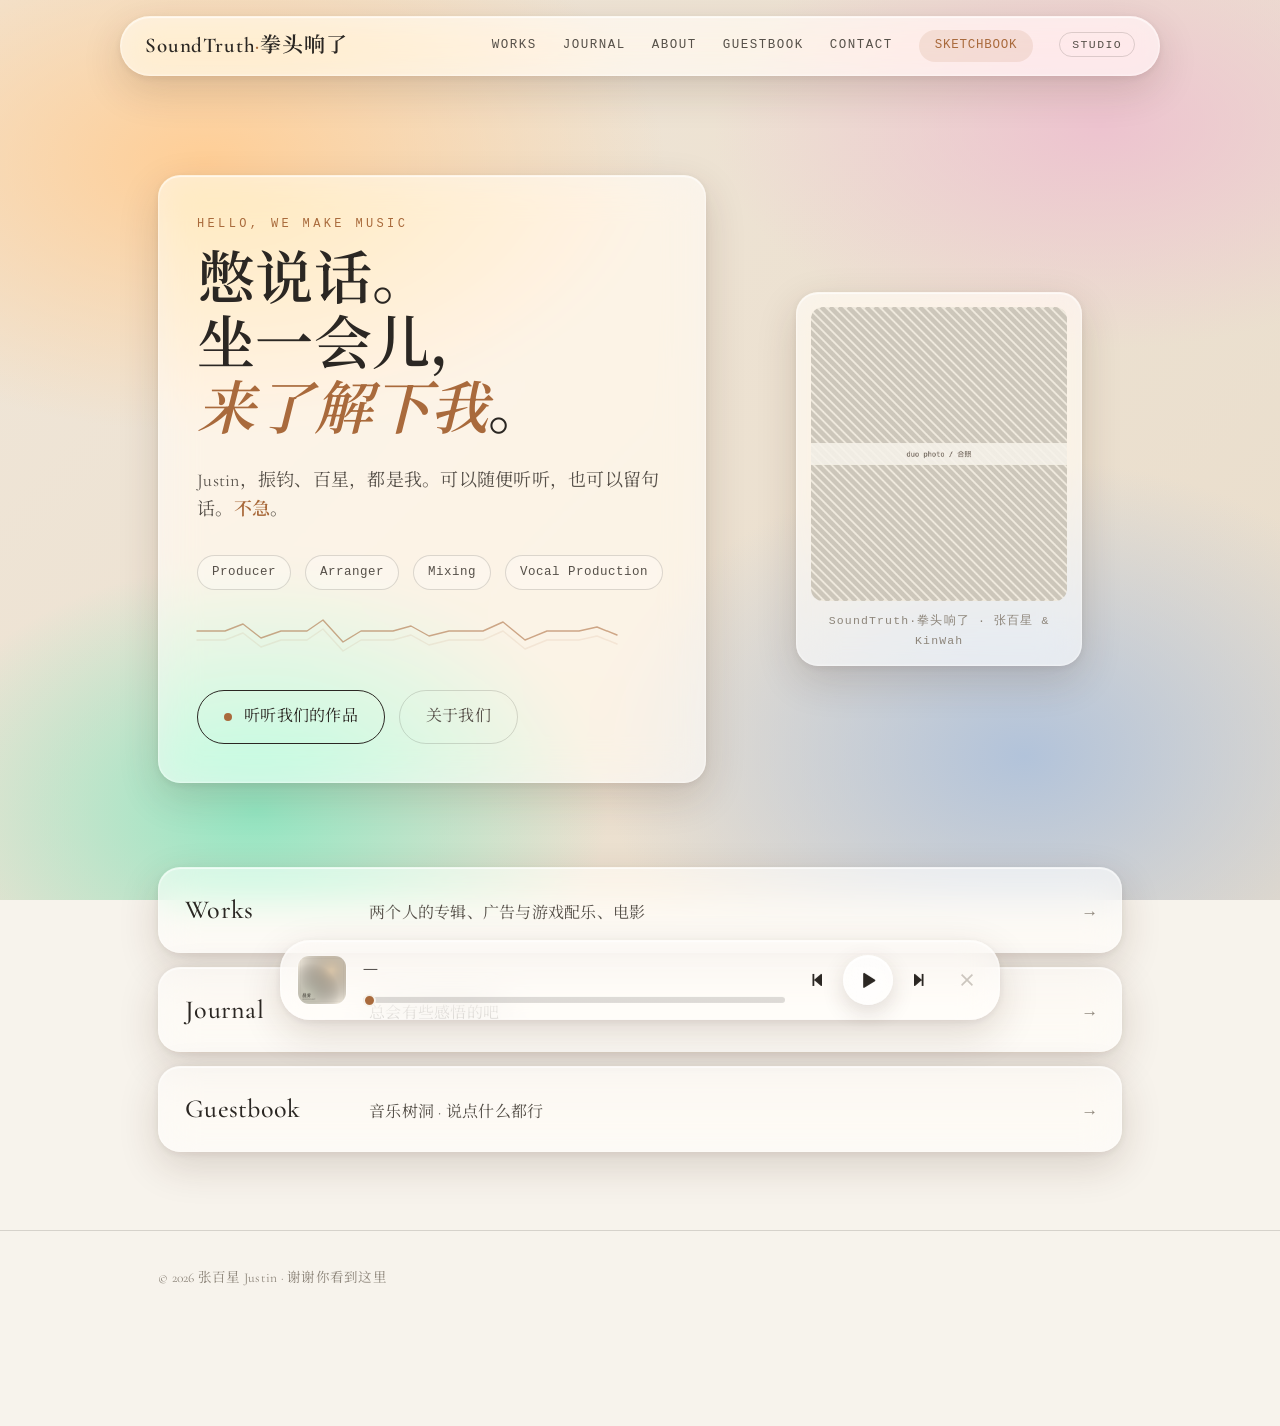
==== commit 9dbd1ee3: "站名:改为 SoundTruth·拳头响了 + 未标注归属默认落 Justin - index.html 导航恢复「主名 + 点缀「·」+ 副名」结构,<title> 与页脚默认值同步 - sitet" ====
--- a/index.html
+++ b/index.html
@@ -3,7 +3,7 @@
 <head>
 <meta charset="UTF-8">
 <meta name="viewport" content="width=device-width, initial-scale=1.0">
-<title>Soundtruth · 张百星 &amp; KinWah</title>
+<title>SoundTruth·拳头响了</title>
 <link rel="icon" type="image/png" sizes="32x32" href="favicon/favicon-32.png?v=1">
 <link rel="icon" type="image/png" sizes="16x16" href="favicon/favicon-16.png?v=1">
 <link rel="apple-touch-icon" sizes="180x180" href="favicon/apple-touch-icon.png?v=1">
@@ -20,14 +20,14 @@
     <rect width="100" height="100" fill="#f7f3ec"></rect>
     <circle cx="38" cy="42" r="15" fill="none" stroke="#a96a3c" stroke-width="2.5"></circle>
     <circle cx="62" cy="42" r="15" fill="none" stroke="#2b2723" stroke-width="2.5"></circle>
-    <text x="50" y="82" font-family="Georgia, serif" font-size="13" fill="#2b2723" text-anchor="middle">Soundtruth</text>
+    <text x="50" y="82" font-family="Georgia, serif" font-size="13" fill="#2b2723" text-anchor="middle">SoundTruth</text>
   </svg>
 </template>
 
 <!-- ===================== 常驻 banner / 导航 ===================== -->
 <nav class="site-nav" data-screen-label="导航">
   <div class="wrap">
-    <a class="nav-name" href="#/" data-nav="home"><span data-text="site.name.main">Soundtruth</span></a>
+    <a class="nav-name" href="#/" data-nav="home"><span data-text="site.name.main">SoundTruth</span><em>·</em><span data-text="site.name.sub">拳头响了</span></a>
     <div class="nav-links">
       <a href="#/works" data-nav="works">Works</a>
       <a href="#/journal" data-nav="journal">Journal</a>
@@ -56,7 +56,7 @@
       <div>
         <p class="kicker" data-text="home.hero.kicker">Hello, we make music</p>
         <h1 data-text="home.hero.title">不用说话。<br>坐一会儿，<br><em>把肩膀慢慢放下来</em>。</h1>
-        <p class="hero-line" data-text="home.hero.line">我们是 Soundtruth —— 张百星和 KinWah。一个管编曲和混音，一个管人声和配唱。可以随便听听，也可以留句话。<em>别急</em>。</p>
+        <p class="hero-line" data-text="home.hero.line">我们是 SoundTruth·拳头响了 —— 张百星和 KinWah。一个管编曲和混音，一个管人声和配唱。可以随便听听，也可以留句话。<em>不急</em>。</p>
         <div class="hero-roles" data-text-list="home.hero.roles">
           <span>Producer</span><span>Arranger</span><span>Mixing</span><span>Vocal Production</span>
         </div>
@@ -72,8 +72,8 @@
         </div>
       </div>
       <figure class="portrait-frame">
-        <img class="portrait-img ph-portrait" src="portrait-duo.jpg?v=1" data-img-key="site.portrait.duo" alt="Soundtruth · 张百星 与 KinWah" loading="lazy">
-        <figcaption data-text="home.portrait.caption">Soundtruth · 张百星 &amp; KinWah</figcaption>
+        <img class="portrait-img ph-portrait" src="portrait-duo.jpg?v=1" data-img-key="site.portrait.duo" alt="SoundTruth·拳头响了 · 张百星 与 KinWah" loading="lazy">
+        <figcaption data-text="home.portrait.caption">SoundTruth·拳头响了 · 张百星 &amp; KinWah</figcaption>
       </figure>
     </div>
   </header>
@@ -349,7 +349,7 @@
         <figcaption data-text="about.portrait.caption">工作室的某个下午</figcaption>
       </figure>
       <div class="about-text">
-        <p data-text="about.p1"><strong>Soundtruth</strong> 是<strong>张百星（Justin）</strong>和 <strong>KinWah</strong> 两个人的名字。一个从编曲、制作到混音，一个从录音、配唱到混音；有时各做各的，有时一首歌从头到尾一起过一遍。</p>
+        <p data-text="about.p1"><strong>SoundTruth·拳头响了</strong> 是<strong>张百星（Justin）</strong>和 <strong>KinWah</strong> 两个人的组合。一个从编曲、制作到混音，一个从录音、配唱到混音；有时各做各的，有时一首歌从头到尾一起过一遍。</p>
         <p data-text="about.p2">我们主要做<strong>华语流行、动漫与日系、影视与游戏配乐</strong>。粤语也能胜任。风格不算固定，也许你可以和我们聊聊你喜欢啥？</p>
         <p data-text="about.p3">如果你有一首写到一半的歌、一段不知道怎么处理的旋律，或者只是想找人聊聊音乐，都欢迎来找我们。我们回消息可能慢，但一定会回。</p>
         <dl class="about-facts">
@@ -449,7 +449,7 @@
 <!-- ===================== 页脚 ===================== -->
 <footer data-screen-label="页脚">
   <div class="wrap">
-    <span class="foot-copy" data-text="footer.copy">© 2026 Soundtruth · 张百星 &amp; KinWah · 谢谢你听到这里</span>
+    <span class="foot-copy" data-text="footer.copy">© 2026 SoundTruth·拳头响了 · 谢谢你听到这里</span>
     <button class="admin-link" id="admin-toggle" type="button" hidden>⚙ 管理</button>
   </div>
 </footer>
